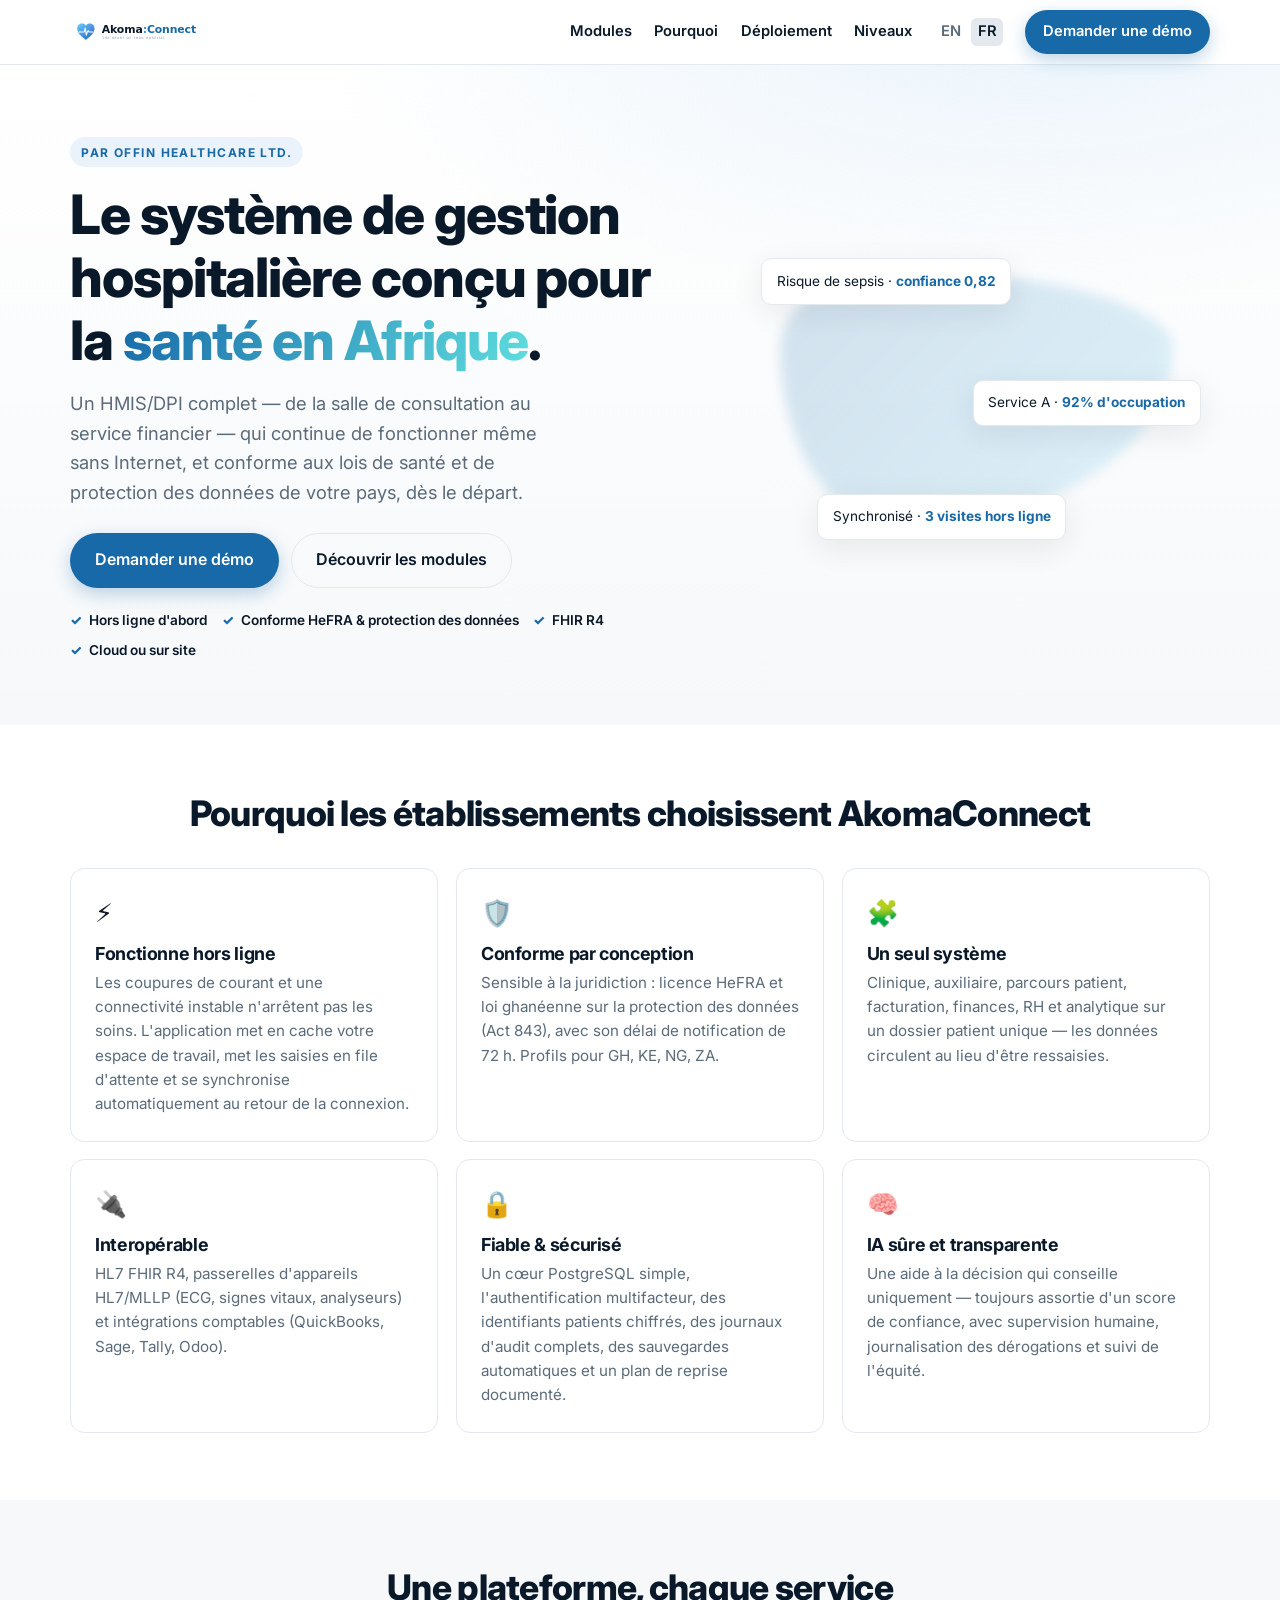
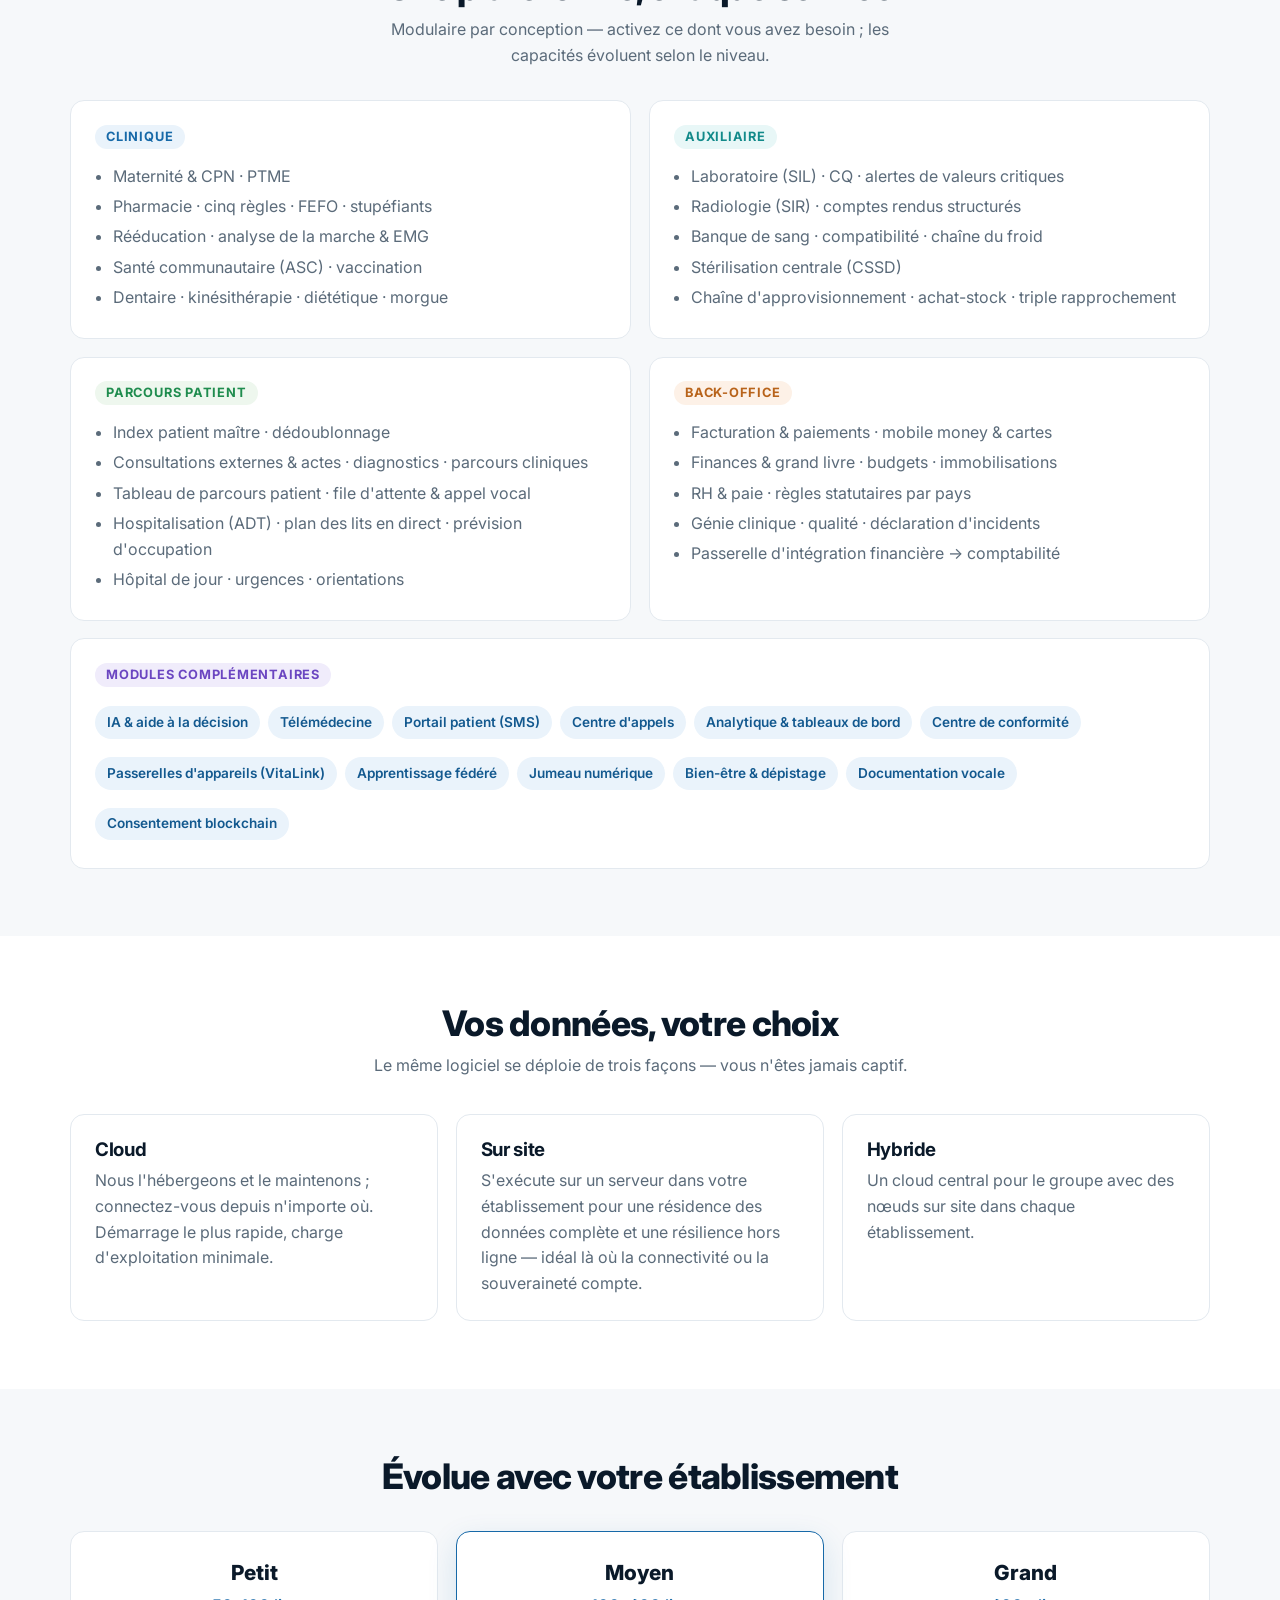
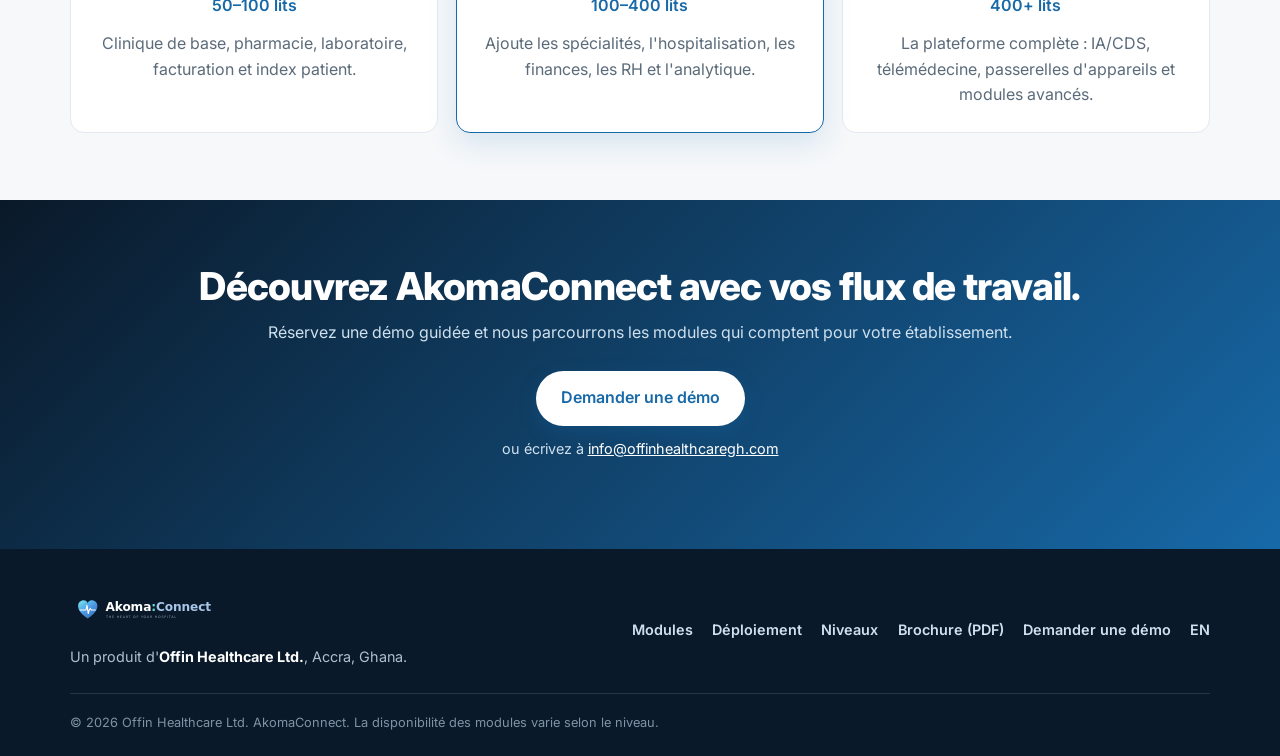
==== fr/index.html @ 4b9a521d "feat(site): real Akoma:Connect logo + favicon, French locale, correct module categories - Replace pl" ====
<!doctype html>
<html lang="fr">
<head>
  <meta charset="utf-8" />
  <meta name="viewport" content="width=device-width, initial-scale=1" />
  <title>AkomaConnect — Système de gestion hospitalière pour la santé en Afrique</title>
  <meta name="description" content="AkomaConnect est un HMIS/DPI complet conçu pour la santé en Afrique — hors ligne d'abord, conforme HeFRA et protection des données, déployable dans le cloud ou sur site. Un produit d'Offin Healthcare Ltd." />
  <meta property="og:title" content="AkomaConnect — HMIS/DPI pour la santé en Afrique" />
  <meta property="og:description" content="Gestion hospitalière complète qui fonctionne hors ligne et conforme par conception. Par Offin Healthcare Ltd." />
  <meta property="og:type" content="website" />
  <link rel="icon" href="/favicon.ico" sizes="any" />
  <link rel="icon" href="/assets/icon.svg" type="image/svg+xml" />
  <link rel="apple-touch-icon" href="/assets/icon.svg" />
  <link rel="preconnect" href="https://fonts.googleapis.com" />
  <link rel="preconnect" href="https://fonts.gstatic.com" crossorigin />
  <link href="https://fonts.googleapis.com/css2?family=Inter:wght@400;500;600;700;800&display=swap" rel="stylesheet" />
  <link rel="alternate" hreflang="en" href="https://akomaconnect.offinhealthcaregh.com/" />
  <link rel="alternate" hreflang="fr" href="https://akomaconnect.offinhealthcaregh.com/fr/" />
  <link rel="stylesheet" href="/styles.css" />
</head>
<body>
  <header class="nav">
    <div class="wrap nav-inner">
      <a class="brand" href="#top" aria-label="Accueil AkomaConnect">
        <img class="brand-logo" src="/assets/brand-logo.svg" alt="AkomaConnect" />
      </a>
      <nav class="nav-links" id="menu">
        <a href="#modules">Modules</a>
        <a href="#why">Pourquoi</a>
        <a href="#deploy">Déploiement</a>
        <a href="#tiers">Niveaux</a>
        <span class="lang"><a href="/">EN</a><a href="/fr/" class="is-on">FR</a></span>
        <a class="btn btn-primary" href="#demo">Demander une démo</a>
      </nav>
      <button class="nav-toggle" aria-label="Menu" onclick="document.getElementById('menu').classList.toggle('open')">☰</button>
    </div>
  </header>

  <main id="top">
    <!-- Héro -->
    <section class="hero">
      <div class="wrap hero-grid">
        <div class="hero-copy">
          <span class="eyebrow">Par Offin Healthcare Ltd.</span>
          <h1>Le système de gestion hospitalière conçu pour la <span class="hl">santé en Afrique</span>.</h1>
          <p class="lead">Un HMIS/DPI complet — de la salle de consultation au service financier — qui continue de fonctionner même sans Internet, et conforme aux lois de santé et de protection des données de votre pays, dès le départ.</p>
          <div class="hero-cta">
            <a class="btn btn-primary btn-lg" href="#demo">Demander une démo</a>
            <a class="btn btn-ghost btn-lg" href="#modules">Découvrir les modules</a>
          </div>
          <ul class="trust">
            <li>Hors ligne d'abord</li>
            <li>Conforme HeFRA &amp; protection des données</li>
            <li>FHIR R4</li>
            <li>Cloud ou sur site</li>
          </ul>
        </div>
        <div class="hero-art" aria-hidden="true">
          <div class="orb"></div>
          <div class="card-float c1">Risque de sepsis · <b>confiance 0,82</b></div>
          <div class="card-float c2">Service A · <b>92% d'occupation</b></div>
          <div class="card-float c3">Synchronisé · <b>3 visites hors ligne</b></div>
        </div>
      </div>
    </section>

    <!-- Pourquoi -->
    <section class="section" id="why">
      <div class="wrap">
        <h2 class="section-title">Pourquoi les établissements choisissent AkomaConnect</h2>
        <div class="grid grid-3">
          <article class="vcard"><div class="vicon">⚡</div><h3>Fonctionne hors ligne</h3><p>Les coupures de courant et une connectivité instable n'arrêtent pas les soins. L'application met en cache votre espace de travail, met les saisies en file d'attente et se synchronise automatiquement au retour de la connexion.</p></article>
          <article class="vcard"><div class="vicon">🛡️</div><h3>Conforme par conception</h3><p>Sensible à la juridiction : licence HeFRA et loi ghanéenne sur la protection des données (Act 843), avec son délai de notification de 72 h. Profils pour GH, KE, NG, ZA.</p></article>
          <article class="vcard"><div class="vicon">🧩</div><h3>Un seul système</h3><p>Clinique, auxiliaire, parcours patient, facturation, finances, RH et analytique sur un dossier patient unique — les données circulent au lieu d'être ressaisies.</p></article>
          <article class="vcard"><div class="vicon">🔌</div><h3>Interopérable</h3><p>HL7 FHIR R4, passerelles d'appareils HL7/MLLP (ECG, signes vitaux, analyseurs) et intégrations comptables (QuickBooks, Sage, Tally, Odoo).</p></article>
          <article class="vcard"><div class="vicon">🔒</div><h3>Fiable &amp; sécurisé</h3><p>Un cœur PostgreSQL simple, l'authentification multifacteur, des identifiants patients chiffrés, des journaux d'audit complets, des sauvegardes automatiques et un plan de reprise documenté.</p></article>
          <article class="vcard"><div class="vicon">🧠</div><h3>IA sûre et transparente</h3><p>Une aide à la décision qui conseille uniquement — toujours assortie d'un score de confiance, avec supervision humaine, journalisation des dérogations et suivi de l'équité.</p></article>
        </div>
      </div>
    </section>

    <!-- Modules -->
    <section class="section section-alt" id="modules">
      <div class="wrap">
        <h2 class="section-title">Une plateforme, chaque service</h2>
        <p class="section-sub">Modulaire par conception — activez ce dont vous avez besoin ; les capacités évoluent selon le niveau.</p>
        <div class="grid grid-2 mod-grid">
          <article class="mcard">
            <h3><span class="mtag mtag-clinical">Clinique</span></h3>
            <ul><li>Maternité &amp; CPN · PTME</li><li>Pharmacie · cinq règles · FEFO · stupéfiants</li><li>Rééducation · analyse de la marche &amp; EMG</li><li>Santé communautaire (ASC) · vaccination</li><li>Dentaire · kinésithérapie · diététique · morgue</li></ul>
          </article>
          <article class="mcard">
            <h3><span class="mtag mtag-ancillary">Auxiliaire</span></h3>
            <ul><li>Laboratoire (SIL) · CQ · alertes de valeurs critiques</li><li>Radiologie (SIR) · comptes rendus structurés</li><li>Banque de sang · compatibilité · chaîne du froid</li><li>Stérilisation centrale (CSSD)</li><li>Chaîne d'approvisionnement · achat-stock · triple rapprochement</li></ul>
          </article>
          <article class="mcard">
            <h3><span class="mtag mtag-care">Parcours patient</span></h3>
            <ul><li>Index patient maître · dédoublonnage</li><li>Consultations externes &amp; actes · diagnostics · parcours cliniques</li><li>Tableau de parcours patient · file d'attente &amp; appel vocal</li><li>Hospitalisation (ADT) · plan des lits en direct · prévision d'occupation</li><li>Hôpital de jour · urgences · orientations</li></ul>
          </article>
          <article class="mcard">
            <h3><span class="mtag mtag-back">Back-office</span></h3>
            <ul><li>Facturation &amp; paiements · mobile money &amp; cartes</li><li>Finances &amp; grand livre · budgets · immobilisations</li><li>RH &amp; paie · règles statutaires par pays</li><li>Génie clinique · qualité · déclaration d'incidents</li><li>Passerelle d'intégration financière → comptabilité</li></ul>
          </article>
          <article class="mcard mcard-wide">
            <h3><span class="mtag mtag-addon">Modules complémentaires</span></h3>
            <ul class="addons"><li>IA &amp; aide à la décision</li><li>Télémédecine</li><li>Portail patient (SMS)</li><li>Centre d'appels</li><li>Analytique &amp; tableaux de bord</li><li>Centre de conformité</li><li>Passerelles d'appareils (VitaLink)</li><li>Apprentissage fédéré</li><li>Jumeau numérique</li><li>Bien-être &amp; dépistage</li><li>Documentation vocale</li><li>Consentement blockchain</li></ul>
          </article>
        </div>
      </div>
    </section>

    <!-- Déploiement -->
    <section class="section" id="deploy">
      <div class="wrap">
        <h2 class="section-title">Vos données, votre choix</h2>
        <p class="section-sub">Le même logiciel se déploie de trois façons — vous n'êtes jamais captif.</p>
        <div class="grid grid-3">
          <article class="dcard"><h3>Cloud</h3><p>Nous l'hébergeons et le maintenons ; connectez-vous depuis n'importe où. Démarrage le plus rapide, charge d'exploitation minimale.</p></article>
          <article class="dcard"><h3>Sur site</h3><p>S'exécute sur un serveur dans votre établissement pour une résidence des données complète et une résilience hors ligne — idéal là où la connectivité ou la souveraineté compte.</p></article>
          <article class="dcard"><h3>Hybride</h3><p>Un cloud central pour le groupe avec des nœuds sur site dans chaque établissement.</p></article>
        </div>
      </div>
    </section>

    <!-- Niveaux -->
    <section class="section section-alt" id="tiers">
      <div class="wrap">
        <h2 class="section-title">Évolue avec votre établissement</h2>
        <div class="grid grid-3">
          <article class="tcard"><div class="tname">Petit</div><div class="tbeds">50–100 lits</div><p>Clinique de base, pharmacie, laboratoire, facturation et index patient.</p></article>
          <article class="tcard tcard-feature"><div class="tname">Moyen</div><div class="tbeds">100–400 lits</div><p>Ajoute les spécialités, l'hospitalisation, les finances, les RH et l'analytique.</p></article>
          <article class="tcard"><div class="tname">Grand</div><div class="tbeds">400+ lits</div><p>La plateforme complète : IA/CDS, télémédecine, passerelles d'appareils et modules avancés.</p></article>
        </div>
      </div>
    </section>

    <!-- CTA -->
    <section class="cta" id="demo">
      <div class="wrap cta-inner">
        <h2>Découvrez AkomaConnect avec vos flux de travail.</h2>
        <p>Réservez une démo guidée et nous parcourrons les modules qui comptent pour votre établissement.</p>
        <a class="btn btn-primary btn-lg" href="mailto:info@offinhealthcaregh.com?subject=Demande%20de%20d%C3%A9mo%20AkomaConnect">Demander une démo</a>
        <p class="cta-alt">ou écrivez à <a href="mailto:info@offinhealthcaregh.com">info@offinhealthcaregh.com</a></p>
      </div>
    </section>
  </main>

  <footer class="foot">
    <div class="wrap foot-inner">
      <div class="foot-brand">
        <img class="foot-logo" src="/assets/brand-logo-dark.svg" alt="AkomaConnect" />
        <p>Un produit d'<strong>Offin Healthcare Ltd.</strong>, Accra, Ghana.</p>
      </div>
      <nav class="foot-links">
        <a href="#modules">Modules</a>
        <a href="#deploy">Déploiement</a>
        <a href="#tiers">Niveaux</a>
        <a href="/AkomaConnect-brochure.pdf">Brochure (PDF)</a>
        <a href="#demo">Demander une démo</a>
        <a href="/">EN</a>
      </nav>
    </div>
    <div class="wrap foot-legal">© <span id="yr"></span> Offin Healthcare Ltd. AkomaConnect. La disponibilité des modules varie selon le niveau.</div>
  </footer>
  <script>document.getElementById('yr').textContent = new Date().getFullYear();</script>
</body>
</html>
---- styles.css ----
/* AkomaConnect marketing site — brand-matched to the app (Inter, navy/blue palette). */
:root {
  --navy: #0A1929; --blue: #1769A8; --bright: #4A90E2; --sky: #5EC8F0; --cyan: #5EDEDE;
  --ink: #0f1b28; --muted: #5b6b7a; --line: #e3e9ef; --bg: #f6f8fa; --surface: #fff;
  --primary: var(--blue); --primary-600: #13598f; --primary-50: #eaf3fb;
  --radius: 14px; --radius-sm: 10px; --pill: 999px;
  --shadow: 0 8px 30px rgba(10,25,41,.08); --shadow-lg: 0 24px 60px rgba(10,25,41,.16);
  --font: 'Inter', system-ui, -apple-system, 'Segoe UI', Roboto, Helvetica, Arial, sans-serif;
}
* { box-sizing: border-box; }
html { scroll-behavior: smooth; }
body { margin: 0; font-family: var(--font); color: var(--ink); background: var(--surface); line-height: 1.6; -webkit-font-smoothing: antialiased; }
.wrap { width: min(1140px, 92vw); margin: 0 auto; }
h1, h2, h3 { line-height: 1.15; letter-spacing: -0.02em; margin: 0; }
a { color: var(--primary); text-decoration: none; }
img { max-width: 100%; }

/* Buttons */
.btn { display: inline-flex; align-items: center; justify-content: center; gap: .5rem; font-weight: 600; font-size: .95rem; padding: .6rem 1.05rem; border-radius: var(--pill); border: 1px solid transparent; cursor: pointer; transition: transform .15s, background .15s, box-shadow .15s, color .15s; }
.btn-lg { padding: .85rem 1.5rem; font-size: 1rem; }
.btn-primary { background: var(--primary); color: #fff; box-shadow: 0 6px 18px rgba(23,105,168,.28); }
.btn-primary:hover { background: var(--primary-600); transform: translateY(-1px); }
.btn-ghost { background: transparent; color: var(--navy); border-color: var(--line); }
.btn-ghost:hover { border-color: var(--primary); color: var(--primary); }

/* Brand logo lockup */
.brand-logo { height: 34px; width: auto; display: block; }
.foot-logo { height: 38px; width: auto; }
/* Wordmark (fallback / legacy) */
.wm { font-weight: 800; font-size: 1.25rem; letter-spacing: -.5px; }
.wm-a { color: var(--navy); } .wm-c { color: var(--bright); } .wm-n { color: var(--blue); font-weight: 700; }

/* Nav */
.nav { position: sticky; top: 0; z-index: 50; background: rgba(255,255,255,.85); backdrop-filter: blur(10px); border-bottom: 1px solid var(--line); }
.nav-inner { display: flex; align-items: center; justify-content: space-between; height: 64px; }
.brand { display: flex; align-items: center; gap: .55rem; }
.nav-links { display: flex; align-items: center; gap: 1.4rem; }
.nav-links a { color: var(--navy); font-weight: 600; font-size: .92rem; }
.nav-links a:hover { color: var(--primary); }
.nav-links .btn-primary { color: #fff; }
.nav-toggle { display: none; font-size: 1.4rem; background: none; border: 0; color: var(--navy); }
/* Language switcher */
.lang { display: inline-flex; gap: .25rem; align-items: center; font-size: .82rem; font-weight: 700; }
.lang a { color: var(--muted); padding: .15rem .4rem; border-radius: 6px; }
.lang a.is-on { color: var(--navy); background: var(--line); }
.lang a:hover { color: var(--primary); }

/* Hero */
.hero { background: radial-gradient(1200px 500px at 80% -10%, #e9f3fb 0, transparent 60%), linear-gradient(180deg, #fff 0, var(--bg) 100%); padding: 4.5rem 0 4rem; }
.hero-grid { display: grid; grid-template-columns: 1.15fr .85fr; gap: 2.5rem; align-items: center; }
.eyebrow { display: inline-block; font-size: .75rem; font-weight: 700; letter-spacing: .12em; text-transform: uppercase; color: var(--primary); background: var(--primary-50); padding: .35rem .7rem; border-radius: var(--pill); }
.hero h1 { font-size: clamp(2.1rem, 4.4vw, 3.4rem); font-weight: 800; margin: 1rem 0; color: var(--navy); }
.hero .hl { background: linear-gradient(120deg, var(--blue), var(--cyan)); -webkit-background-clip: text; background-clip: text; color: transparent; }
.lead { font-size: 1.15rem; color: var(--muted); max-width: 42ch; }
.hero-cta { display: flex; gap: .75rem; margin: 1.6rem 0 1.2rem; flex-wrap: wrap; }
.trust { list-style: none; display: flex; flex-wrap: wrap; gap: .5rem .9rem; padding: 0; margin: 1.4rem 0 0; }
.trust li { position: relative; padding-left: 1.2rem; font-size: .85rem; font-weight: 600; color: var(--navy); }
.trust li::before { content: "✓"; position: absolute; left: 0; color: var(--blue); font-weight: 800; }

/* Hero art */
.hero-art { position: relative; min-height: 320px; }
.orb { position: absolute; inset: 10% 8%; border-radius: 30% 70% 70% 30% / 30% 30% 70% 70%; background: linear-gradient(135deg, var(--blue), var(--sky)); opacity: .18; filter: blur(6px); animation: float 8s ease-in-out infinite; }
.card-float { position: absolute; background: var(--surface); border: 1px solid var(--line); box-shadow: var(--shadow); border-radius: var(--radius-sm); padding: .7rem .9rem; font-size: .85rem; color: var(--navy); }
.card-float b { color: var(--blue); }
.c1 { top: 6%; left: 4%; } .c2 { top: 44%; right: 2%; } .c3 { bottom: 6%; left: 16%; }
@keyframes float { 0%,100% { transform: translateY(0); } 50% { transform: translateY(-14px); } }

/* Sections */
.section { padding: 4.2rem 0; }
.section-alt { background: var(--bg); }
.section-title { font-size: clamp(1.6rem, 3vw, 2.2rem); font-weight: 800; color: var(--navy); text-align: center; }
.section-sub { text-align: center; color: var(--muted); margin: .6rem auto 0; max-width: 56ch; }
.grid { display: grid; gap: 1.1rem; margin-top: 2.2rem; }
.grid-2 { grid-template-columns: repeat(2, 1fr); }
.grid-3 { grid-template-columns: repeat(3, 1fr); }

/* Value cards */
.vcard { background: var(--surface); border: 1px solid var(--line); border-radius: var(--radius); padding: 1.5rem; transition: transform .15s, box-shadow .15s, border-color .15s; }
.vcard:hover { transform: translateY(-3px); box-shadow: var(--shadow); border-color: #d6e2ee; }
.vicon { font-size: 1.6rem; }
.vcard h3 { font-size: 1.12rem; margin: .6rem 0 .4rem; color: var(--navy); }
.vcard p { margin: 0; color: var(--muted); font-size: .95rem; }

/* Module cards */
.mod-grid { margin-top: 2rem; }
.mcard { background: var(--surface); border: 1px solid var(--line); border-radius: var(--radius); padding: 1.4rem 1.5rem; }
.mcard-wide { grid-column: 1 / -1; }
.mcard ul { margin: .9rem 0 0; padding-left: 1.1rem; color: var(--muted); }
.mcard li { margin: .3rem 0; }
.addons { list-style: none; display: flex; flex-wrap: wrap; gap: .5rem; padding: 0 !important; }
.addons li { background: var(--primary-50); color: var(--primary-600); font-weight: 600; font-size: .85rem; padding: .35rem .75rem; border-radius: var(--pill); }
.mtag { display: inline-block; font-size: .8rem; font-weight: 700; text-transform: uppercase; letter-spacing: .06em; padding: .3rem .7rem; border-radius: var(--pill); }
.mtag-clinical { background: #eaf3fb; color: var(--blue); }
.mtag-ancillary { background: #e8f7f7; color: #128a8a; }
.mtag-care { background: #eef7ee; color: #1f8c4e; }
.mtag-back { background: #fdf1e7; color: #b8631a; }
.mtag-addon { background: #f0ecfb; color: #6b46c1; }

/* Deployment + tiers */
.dcard, .tcard { background: var(--surface); border: 1px solid var(--line); border-radius: var(--radius); padding: 1.5rem; }
.dcard h3 { color: var(--navy); margin-bottom: .5rem; }
.dcard p, .tcard p { color: var(--muted); margin: 0; }
.tcard { text-align: center; }
.tcard-feature { border-color: var(--blue); box-shadow: 0 10px 30px rgba(23,105,168,.14); position: relative; }
.tname { font-size: 1.3rem; font-weight: 800; color: var(--navy); }
.tbeds { color: var(--primary); font-weight: 600; margin: .2rem 0 .8rem; }

/* CTA */
.cta { background: linear-gradient(135deg, var(--navy), var(--blue)); color: #fff; padding: 4rem 0; text-align: center; }
.cta h2 { font-size: clamp(1.7rem, 3vw, 2.4rem); font-weight: 800; }
.cta p { color: #cfe0ee; margin: .7rem 0 1.6rem; }
.cta .btn-primary { background: #fff; color: var(--blue); }
.cta .btn-primary:hover { background: #eaf3fb; }
.cta-alt { font-size: .9rem; } .cta-alt a { color: #fff; text-decoration: underline; }

/* Footer */
.foot { background: var(--navy); color: #aebfcd; padding: 2.6rem 0 1.4rem; }
.foot-inner { display: flex; justify-content: space-between; gap: 1.5rem; flex-wrap: wrap; }
.foot .wm-a, .foot .wm-n { color: #fff; }
.foot-brand p { margin: .5rem 0 0; font-size: .9rem; }
.foot-brand strong { color: #fff; }
.foot-links { display: flex; gap: 1.2rem; flex-wrap: wrap; align-items: center; }
.foot-links a { color: #cfe0ee; font-weight: 600; font-size: .9rem; }
.foot-links a:hover { color: #fff; }
.foot-legal { margin-top: 1.6rem; padding-top: 1.2rem; border-top: 1px solid rgba(255,255,255,.12); font-size: .8rem; color: #7e93a6; }

/* Responsive */
@media (max-width: 860px) {
  .hero-grid { grid-template-columns: 1fr; } .hero-art { display: none; }
  .grid-2, .grid-3 { grid-template-columns: 1fr; }
  .nav-links { position: absolute; top: 64px; left: 0; right: 0; background: #fff; flex-direction: column; align-items: stretch; gap: 0; padding: .5rem 6vw 1rem; border-bottom: 1px solid var(--line); display: none; }
  .nav-links.open { display: flex; }
  .nav-links a { padding: .7rem 0; }
  .nav-toggle { display: block; }
}
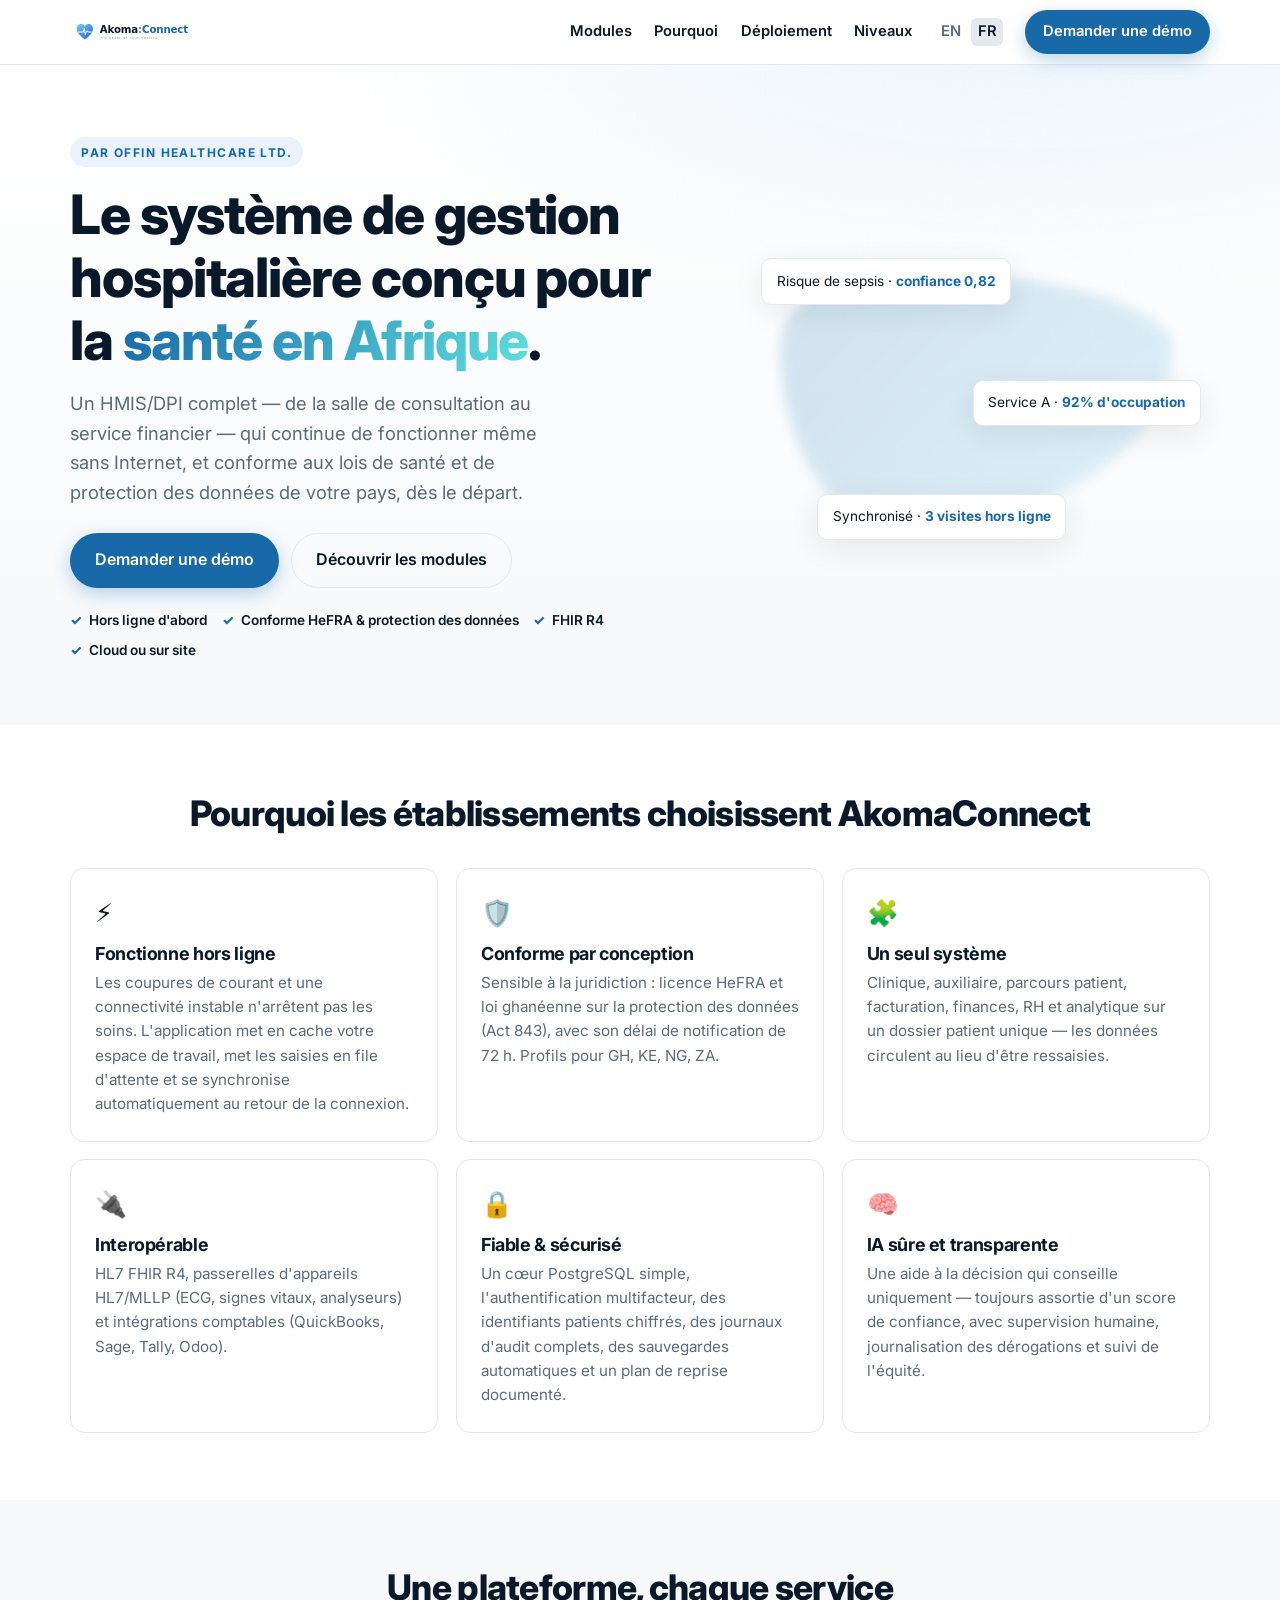
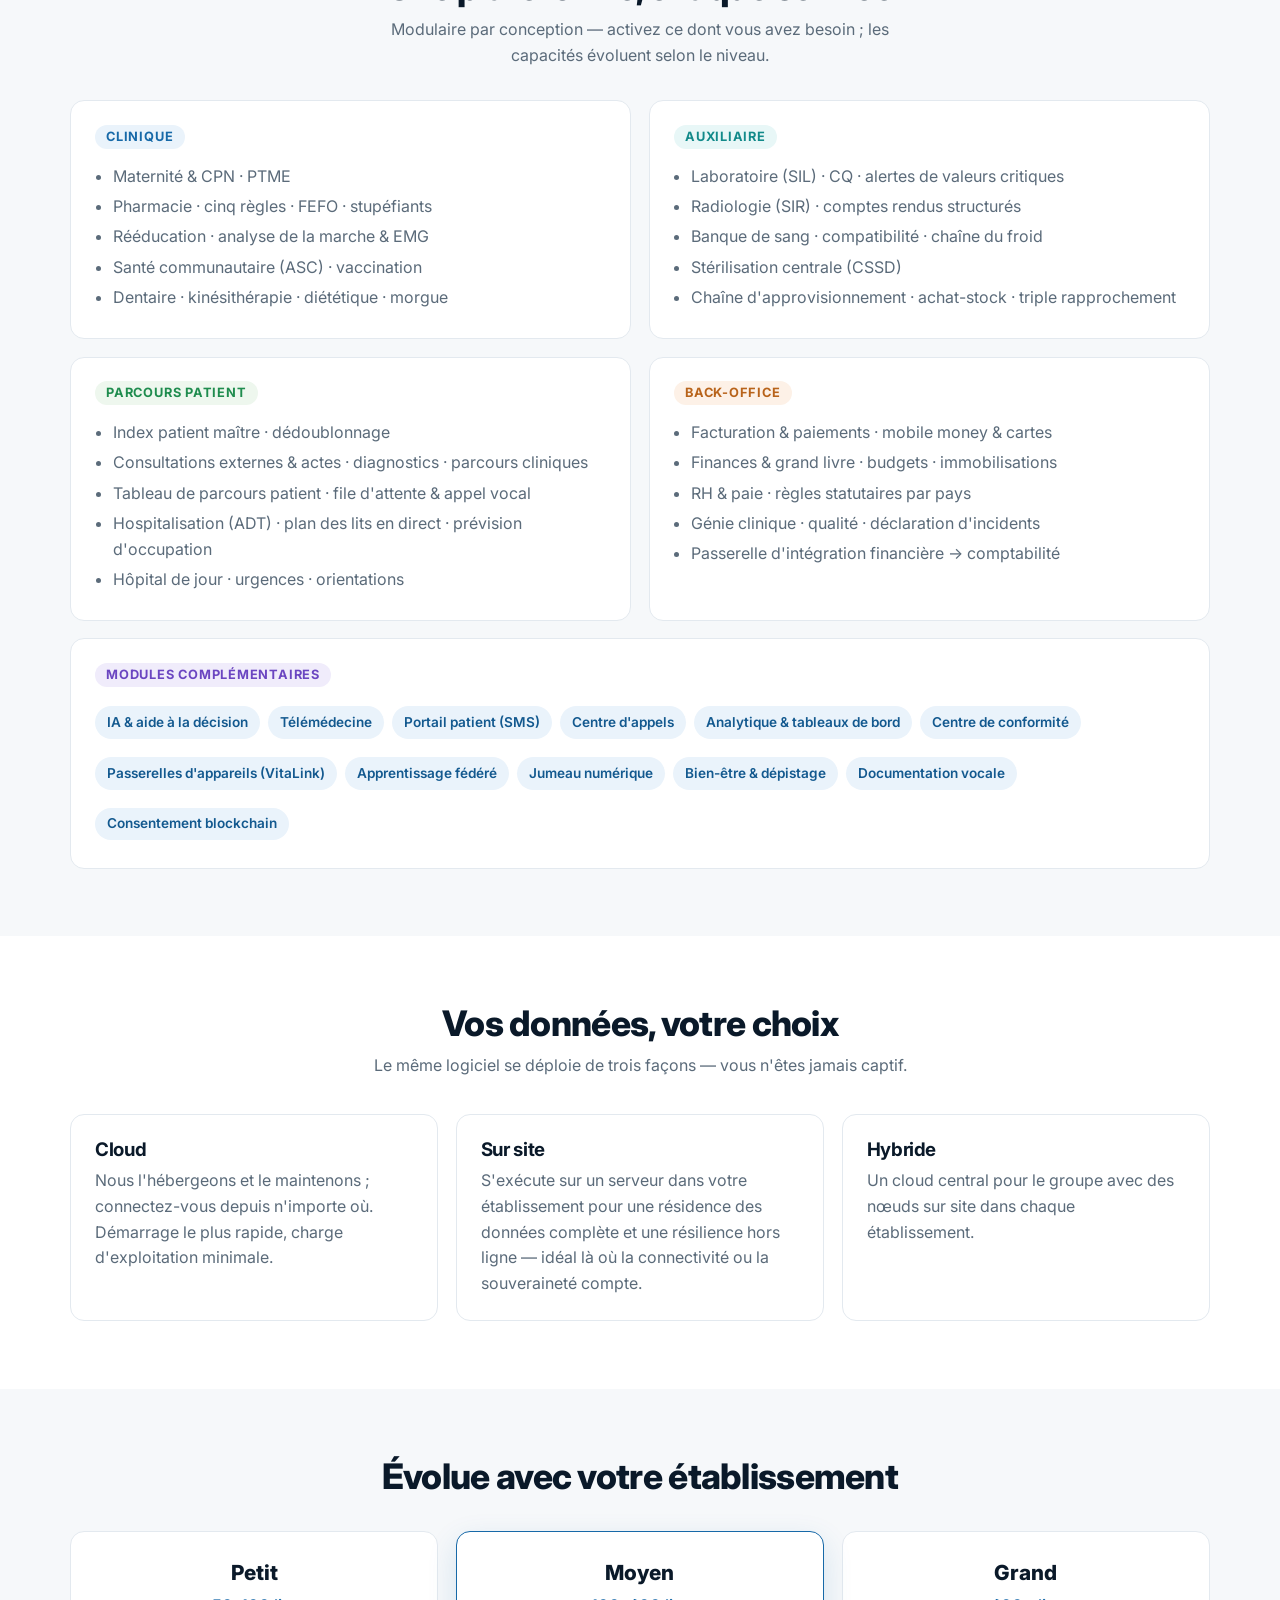
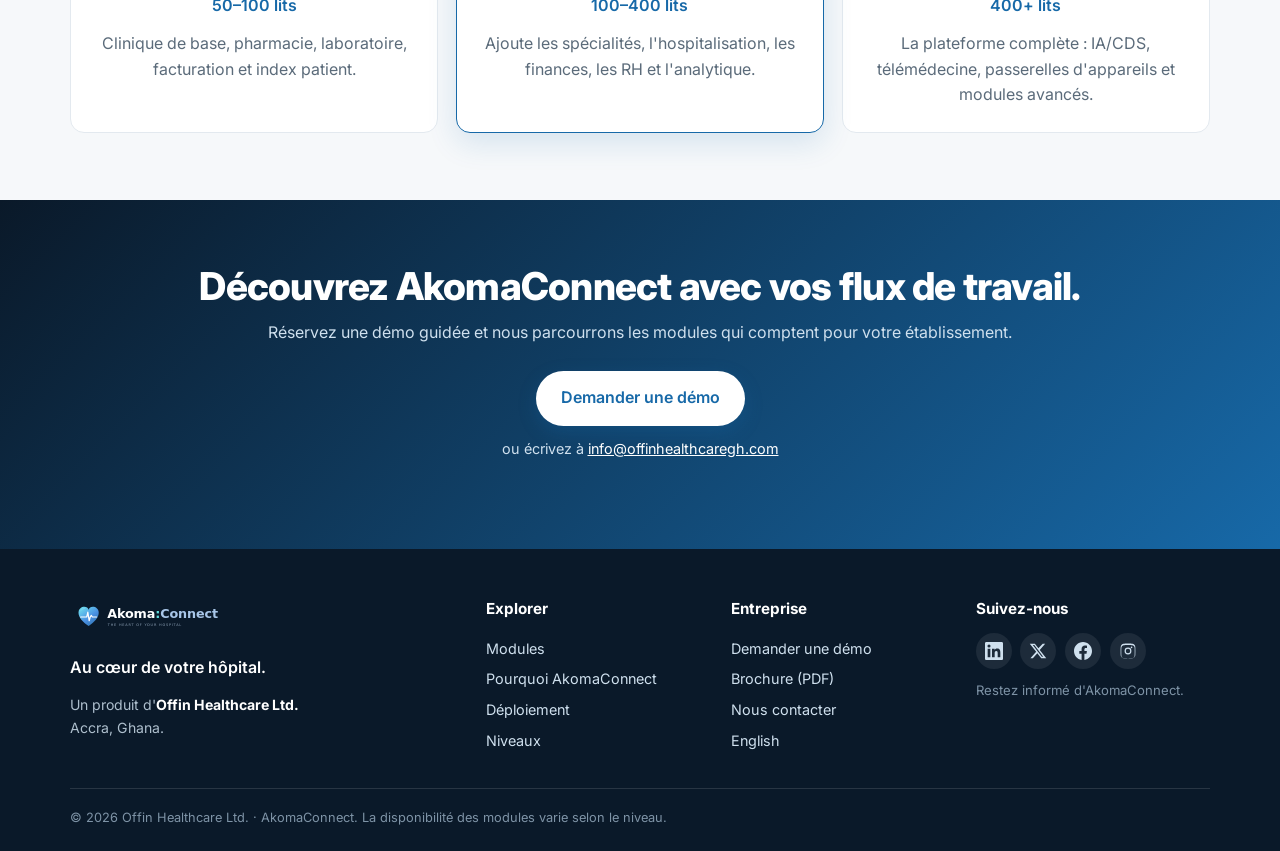
==== commit 75e21b03: "feat(site): multi-column footer with social links; logo 32px nav / 40px footer Co-Authored-By: Claud" ====
--- a/fr/index.html
+++ b/fr/index.html
@@ -146,21 +146,38 @@
   </main>
 
   <footer class="foot">
-    <div class="wrap foot-inner">
-      <div class="foot-brand">
+    <div class="wrap foot-grid">
+      <div class="foot-col foot-brand">
         <img class="foot-logo" src="/assets/brand-logo-dark.svg" alt="AkomaConnect" />
-        <p>Un produit d'<strong>Offin Healthcare Ltd.</strong>, Accra, Ghana.</p>
+        <p class="foot-tag">Au cœur de votre hôpital.</p>
+        <p class="foot-prod">Un produit d'<strong>Offin Healthcare Ltd.</strong><br/>Accra, Ghana.</p>
       </div>
-      <nav class="foot-links">
+      <div class="foot-col">
+        <h4>Explorer</h4>
         <a href="#modules">Modules</a>
+        <a href="#why">Pourquoi AkomaConnect</a>
         <a href="#deploy">Déploiement</a>
         <a href="#tiers">Niveaux</a>
+      </div>
+      <div class="foot-col">
+        <h4>Entreprise</h4>
+        <a href="#demo">Demander une démo</a>
         <a href="/AkomaConnect-brochure.pdf">Brochure (PDF)</a>
-        <a href="#demo">Demander une démo</a>
-        <a href="/">EN</a>
-      </nav>
+        <a href="mailto:info@offinhealthcaregh.com">Nous contacter</a>
+        <a href="/">English</a>
+      </div>
+      <div class="foot-col">
+        <h4>Suivez-nous</h4>
+        <div class="foot-social">
+          <a href="https://www.linkedin.com/company/offin-healthcare" target="_blank" rel="noopener" aria-label="LinkedIn"><svg viewBox="0 0 24 24" aria-hidden="true"><path d="M20.45 20.45h-3.56v-5.57c0-1.33-.03-3.04-1.85-3.04-1.86 0-2.14 1.45-2.14 2.94v5.67H9.34V9h3.42v1.56h.05c.48-.9 1.64-1.85 3.37-1.85 3.6 0 4.27 2.37 4.27 5.46v6.28zM5.34 7.43a2.07 2.07 0 1 1 0-4.14 2.07 2.07 0 0 1 0 4.14zM7.12 20.45H3.56V9h3.56v11.45zM22.22 0H1.77C.79 0 0 .77 0 1.73v20.54C0 23.23.79 24 1.77 24h20.45c.98 0 1.78-.77 1.78-1.73V1.73C24 .77 23.2 0 22.22 0z"/></svg></a>
+          <a href="https://x.com/offinhealthcare" target="_blank" rel="noopener" aria-label="X"><svg viewBox="0 0 24 24" aria-hidden="true"><path d="M18.24 2.25h3.31l-7.23 8.26L23 21.75h-6.66l-5.22-6.82-5.97 6.82H1.84l7.73-8.84L1 2.25h6.83l4.71 6.23 5.7-6.23zm-1.16 17.52h1.83L7.01 4.13H5.05l12.03 15.64z"/></svg></a>
+          <a href="https://www.facebook.com/offinhealthcaregh" target="_blank" rel="noopener" aria-label="Facebook"><svg viewBox="0 0 24 24" aria-hidden="true"><path d="M24 12.07C24 5.4 18.63 0 12 0S0 5.4 0 12.07c0 6.02 4.39 11.01 10.12 11.93v-8.44H7.08v-3.49h3.04V9.41c0-3.02 1.79-4.69 4.53-4.69 1.31 0 2.68.24 2.68.24v2.97h-1.5c-1.49 0-1.96.93-1.96 1.89v2.25h3.32l-.53 3.49h-2.79V24C19.61 23.08 24 18.09 24 12.07z"/></svg></a>
+          <a href="https://www.instagram.com/offinhealthcaregh" target="_blank" rel="noopener" aria-label="Instagram"><svg viewBox="0 0 24 24" aria-hidden="true"><path d="M12 2.16c3.2 0 3.58.01 4.85.07 1.17.05 1.8.25 2.23.41.56.22.96.48 1.38.9.42.42.68.82.9 1.38.16.43.36 1.06.41 2.23.06 1.27.07 1.65.07 4.85s-.01 3.58-.07 4.85c-.05 1.17-.25 1.8-.41 2.23a3.7 3.7 0 0 1-.9 1.38 3.7 3.7 0 0 1-1.38.9c-.43.16-1.06.36-2.23.41-1.27.06-1.65.07-4.85.07s-3.58-.01-4.85-.07c-1.17-.05-1.8-.25-2.23-.41a3.7 3.7 0 0 1-1.38-.9 3.7 3.7 0 0 1-.9-1.38c-.16-.43-.36-1.06-.41-2.23C2.17 15.58 2.16 15.2 2.16 12s.01-3.58.07-4.85c.05-1.17.25-1.8.41-2.23.22-.56.48-.96.9-1.38.42-.42.82-.68 1.38-.9.43-.16 1.06-.36 2.23-.41C8.42 2.17 8.8 2.16 12 2.16zm0 1.95c-3.15 0-3.52.01-4.76.07-.97.04-1.5.21-1.85.34-.46.18-.8.4-1.15.74-.34.35-.56.69-.74 1.15-.13.35-.3.88-.34 1.85-.06 1.24-.07 1.61-.07 4.76s.01 3.52.07 4.76c.04.97.21 1.5.34 1.85.18.46.4.8.74 1.15.35.34.69.56 1.15.74.35.13.88.3 1.85.34 1.24.06 1.61.07 4.76.07s3.52-.01 4.76-.07c.97-.04 1.5-.21 1.85-.34.46-.18.8-.4 1.15-.74.34-.35.56-.69.74-1.15.13-.35.3-.88.34-1.85.06-1.24.07-1.61.07-4.76s-.01-3.52-.07-4.76c-.04-.97-.21-1.5-.34-1.85a3.1 3.1 0 0 0-.74-1.15 3.1 3.1 0 0 0-1.15-.74c-.35-.13-.88-.3-1.85-.34-1.24-.06-1.61-.07-4.76-.07zm0 3.32a4.57 4.57 0 1 1 0 9.14 4.57 4.57 0 0 1 0-9.14zm0 7.54a2.97 2.97 0 1 0 0-5.94 2.97 2.97 0 0 0 0 5.94zm5.82-7.74a1.07 1.07 0 1 1-2.14 0 1.07 1.07 0 0 1 2.14 0z"/></svg></a>
+        </div>
+        <p class="foot-follow-note">Restez informé d'AkomaConnect.</p>
+      </div>
     </div>
-    <div class="wrap foot-legal">© <span id="yr"></span> Offin Healthcare Ltd. AkomaConnect. La disponibilité des modules varie selon le niveau.</div>
+    <div class="wrap foot-legal">© <span id="yr"></span> Offin Healthcare Ltd. · AkomaConnect. La disponibilité des modules varie selon le niveau.</div>
   </footer>
   <script>document.getElementById('yr').textContent = new Date().getFullYear();</script>
 </body>
--- a/styles.css
+++ b/styles.css
@@ -24,8 +24,8 @@
 .btn-ghost:hover { border-color: var(--primary); color: var(--primary); }
 
 /* Brand logo lockup */
-.brand-logo { height: 34px; width: auto; display: block; }
-.foot-logo { height: 38px; width: auto; }
+.brand-logo { height: 32px; width: auto; display: block; }
+.foot-logo { height: 40px; width: auto; }
 /* Wordmark (fallback / legacy) */
 .wm { font-weight: 800; font-size: 1.25rem; letter-spacing: -.5px; }
 .wm-a { color: var(--navy); } .wm-c { color: var(--bright); } .wm-n { color: var(--blue); font-weight: 700; }
@@ -114,15 +114,21 @@
 .cta-alt { font-size: .9rem; } .cta-alt a { color: #fff; text-decoration: underline; }
 
 /* Footer */
-.foot { background: var(--navy); color: #aebfcd; padding: 2.6rem 0 1.4rem; }
-.foot-inner { display: flex; justify-content: space-between; gap: 1.5rem; flex-wrap: wrap; }
-.foot .wm-a, .foot .wm-n { color: #fff; }
-.foot-brand p { margin: .5rem 0 0; font-size: .9rem; }
-.foot-brand strong { color: #fff; }
-.foot-links { display: flex; gap: 1.2rem; flex-wrap: wrap; align-items: center; }
-.foot-links a { color: #cfe0ee; font-weight: 600; font-size: .9rem; }
-.foot-links a:hover { color: #fff; }
-.foot-legal { margin-top: 1.6rem; padding-top: 1.2rem; border-top: 1px solid rgba(255,255,255,.12); font-size: .8rem; color: #7e93a6; }
+.foot { background: var(--navy); color: #aebfcd; padding: 3rem 0 1.4rem; }
+.foot-grid { display: grid; grid-template-columns: 1.8fr 1fr 1fr 1.1fr; gap: 1.5rem 2rem; }
+.foot-col h4 { color: #fff; font-size: .95rem; margin: 0 0 .7rem; }
+.foot-col a { display: block; color: #cfe0ee; font-size: .9rem; padding: .24rem 0; }
+.foot-col a:hover { color: #fff; }
+.foot-tag { color: #fff; font-weight: 600; margin: .6rem 0 .35rem; }
+.foot-prod { font-size: .88rem; color: #aebfcd; }
+.foot-prod strong { color: #fff; }
+.foot-social { display: flex; gap: .55rem; }
+.foot-social a { width: 36px; height: 36px; border-radius: 50%; background: rgba(255,255,255,.08); display: inline-flex; align-items: center; justify-content: center; color: #cfe0ee; padding: 0; transition: background .15s, color .15s; }
+.foot-social a:hover { background: var(--blue); color: #fff; }
+.foot-social svg { width: 18px; height: 18px; fill: currentColor; }
+.foot-follow-note { font-size: .82rem; color: #7e93a6; margin-top: .7rem; }
+.foot-legal { margin-top: 2rem; padding-top: 1.2rem; border-top: 1px solid rgba(255,255,255,.12); font-size: .8rem; color: #7e93a6; }
+@media (max-width: 760px){ .foot-grid { grid-template-columns: 1fr 1fr; } }
 
 /* Responsive */
 @media (max-width: 860px) {
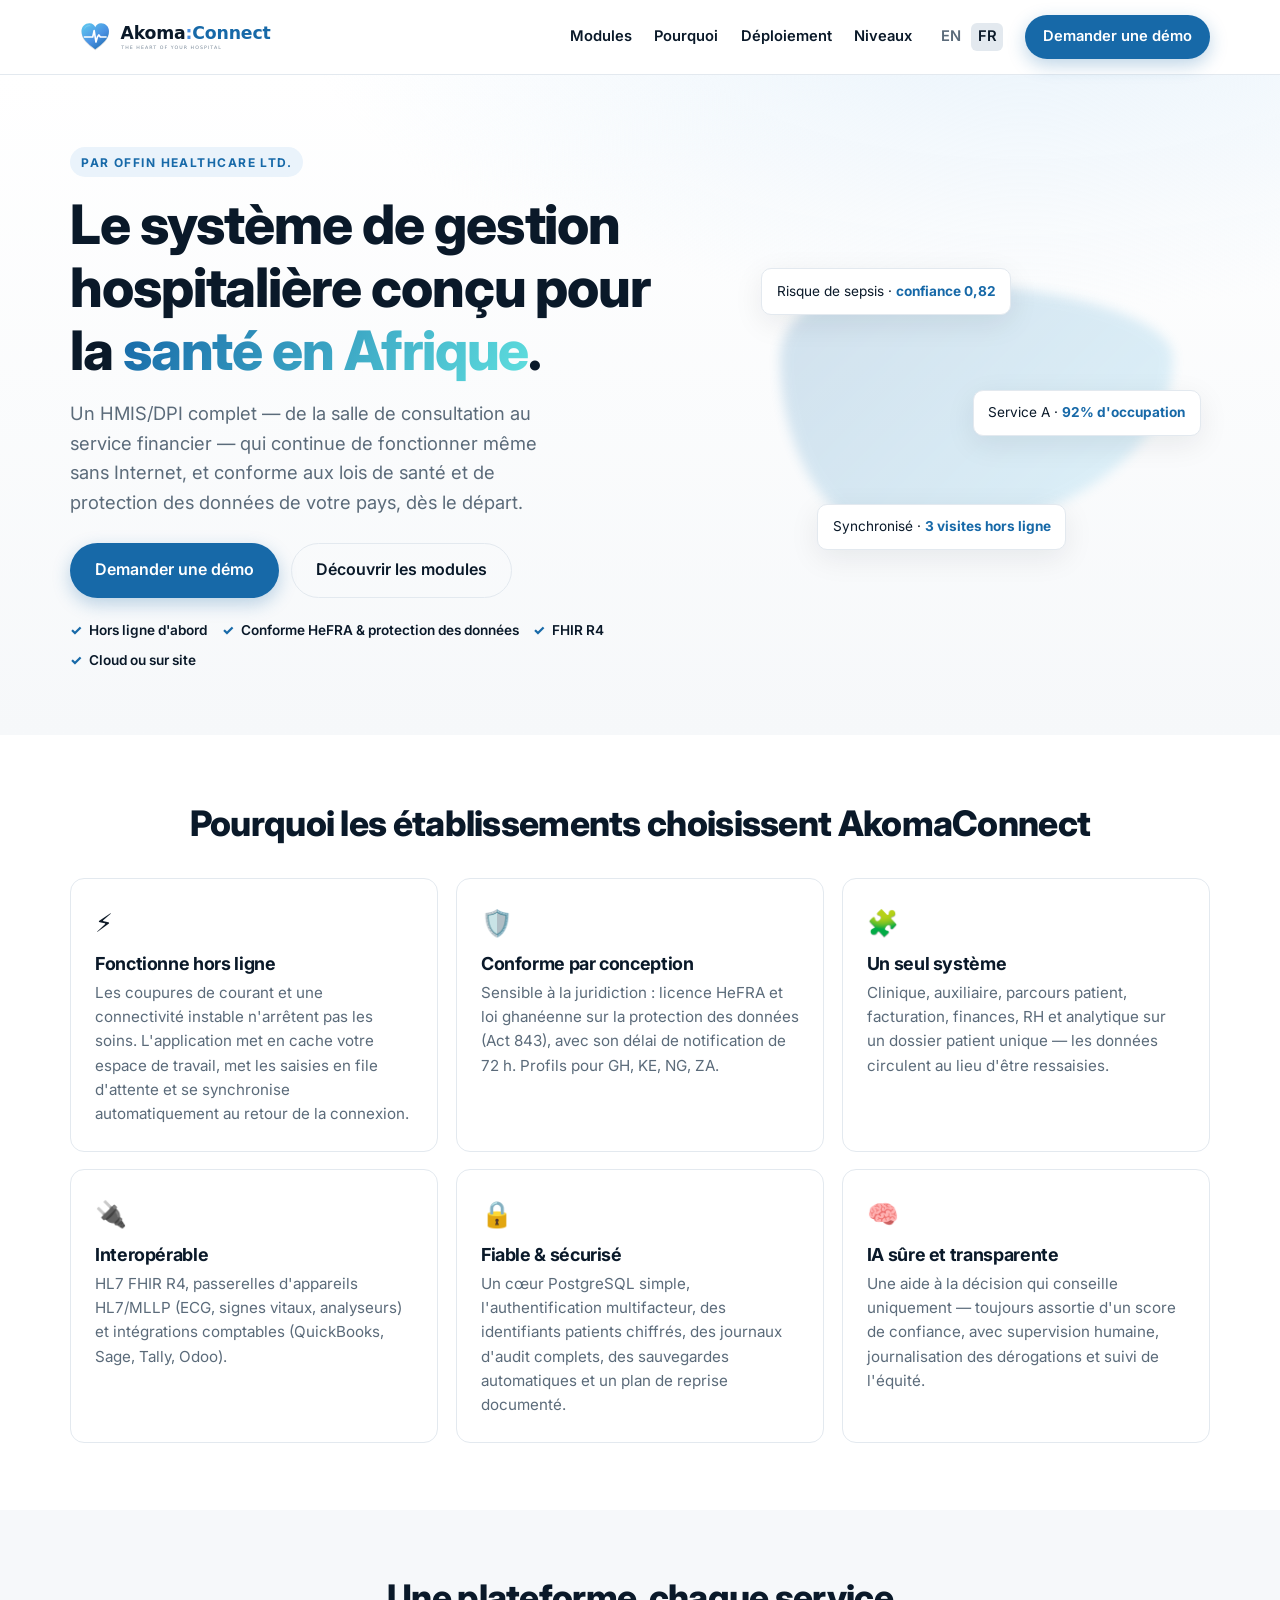
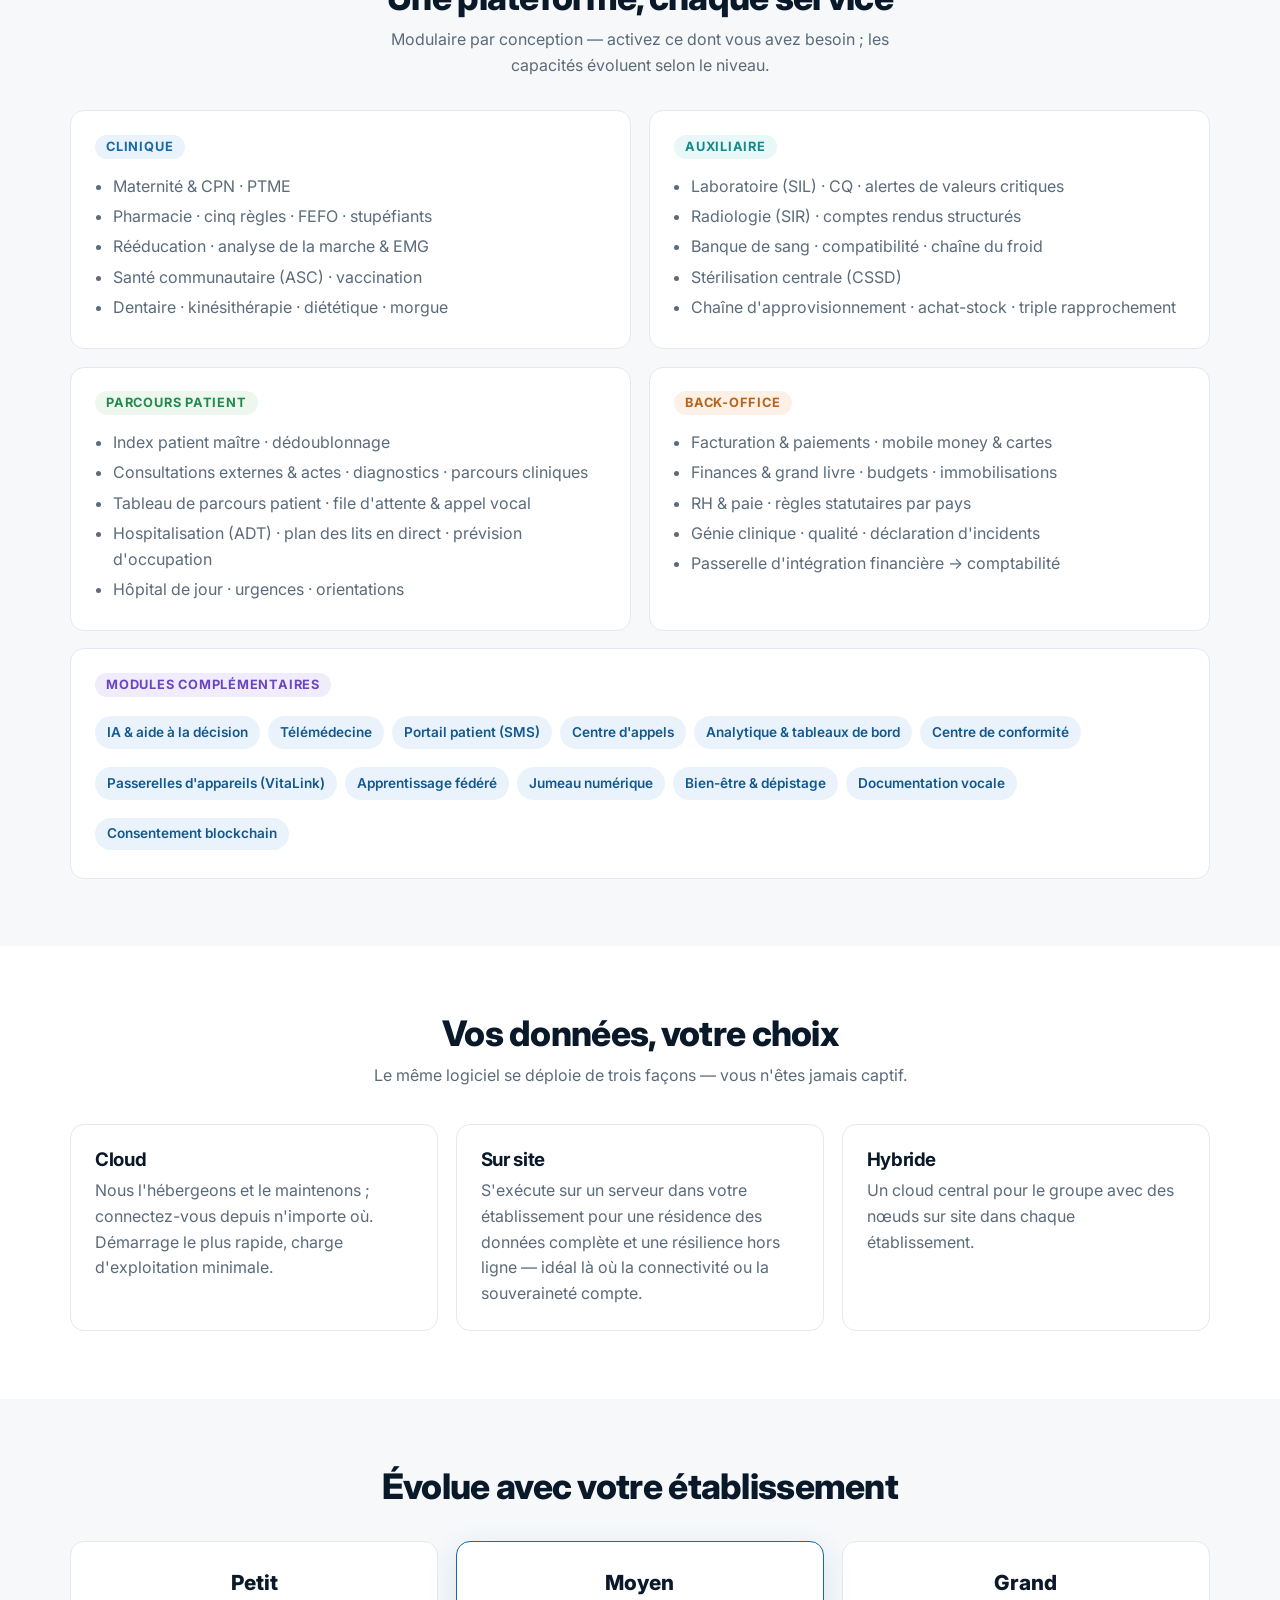
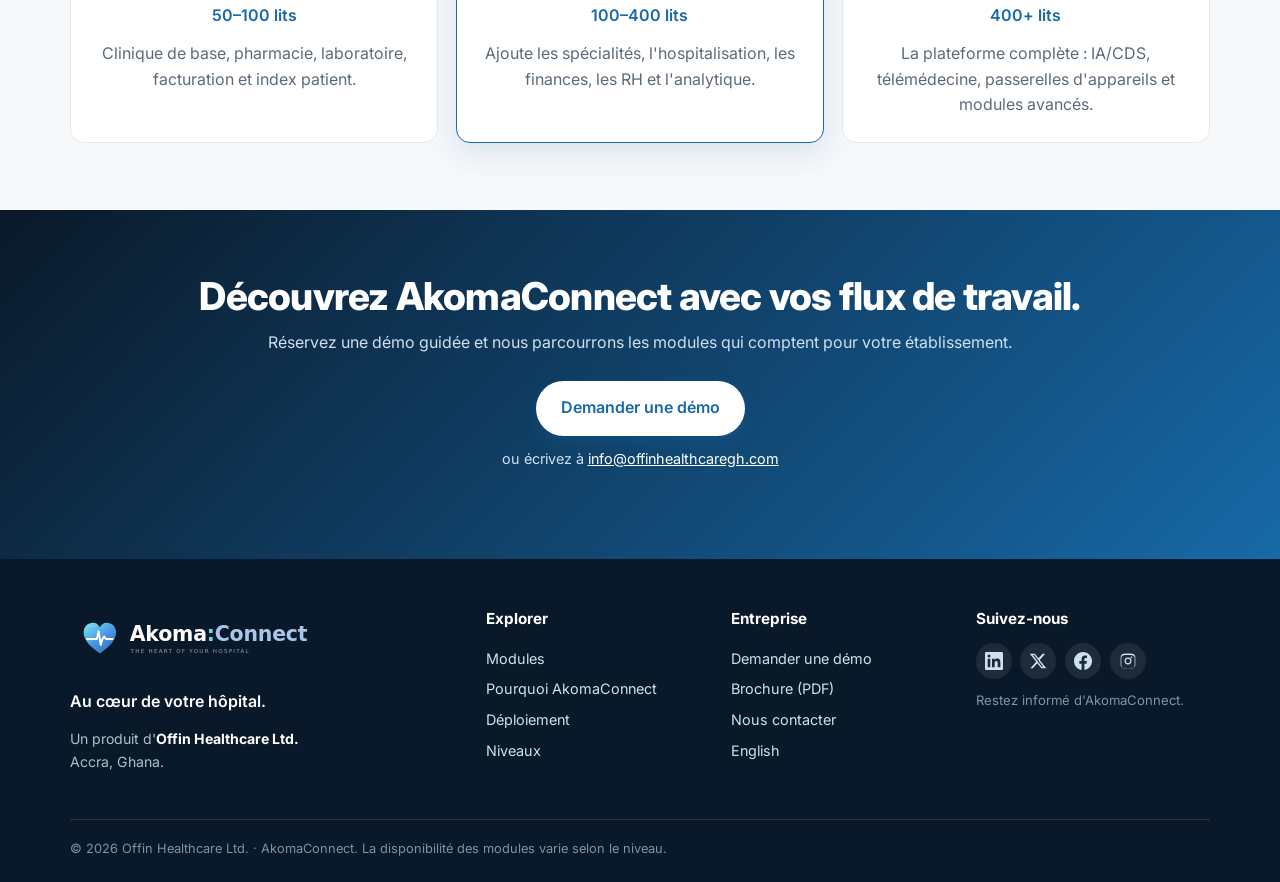
==== commit 4a131783: "chore(site): cache-bust stylesheet (styles.css?v=3) so logo size changes apply Co-Authored-By: Claud" ====
--- a/fr/index.html
+++ b/fr/index.html
@@ -16,7 +16,7 @@
   <link href="https://fonts.googleapis.com/css2?family=Inter:wght@400;500;600;700;800&display=swap" rel="stylesheet" />
   <link rel="alternate" hreflang="en" href="https://akomaconnect.offinhealthcaregh.com/" />
   <link rel="alternate" hreflang="fr" href="https://akomaconnect.offinhealthcaregh.com/fr/" />
-  <link rel="stylesheet" href="/styles.css" />
+  <link rel="stylesheet" href="/styles.css?v=3" />
 </head>
 <body>
   <header class="nav">
--- a/styles.css
+++ b/styles.css
@@ -24,15 +24,15 @@
 .btn-ghost:hover { border-color: var(--primary); color: var(--primary); }
 
 /* Brand logo lockup */
-.brand-logo { height: 32px; width: auto; display: block; }
-.foot-logo { height: 40px; width: auto; }
+.brand-logo { height: 54px; width: auto; display: block; }
+.foot-logo { height: 64px; width: auto; }
 /* Wordmark (fallback / legacy) */
 .wm { font-weight: 800; font-size: 1.25rem; letter-spacing: -.5px; }
 .wm-a { color: var(--navy); } .wm-c { color: var(--bright); } .wm-n { color: var(--blue); font-weight: 700; }
 
 /* Nav */
 .nav { position: sticky; top: 0; z-index: 50; background: rgba(255,255,255,.85); backdrop-filter: blur(10px); border-bottom: 1px solid var(--line); }
-.nav-inner { display: flex; align-items: center; justify-content: space-between; height: 64px; }
+.nav-inner { display: flex; align-items: center; justify-content: space-between; height: 74px; }
 .brand { display: flex; align-items: center; gap: .55rem; }
 .nav-links { display: flex; align-items: center; gap: 1.4rem; }
 .nav-links a { color: var(--navy); font-weight: 600; font-size: .92rem; }
@@ -134,7 +134,7 @@
 @media (max-width: 860px) {
   .hero-grid { grid-template-columns: 1fr; } .hero-art { display: none; }
   .grid-2, .grid-3 { grid-template-columns: 1fr; }
-  .nav-links { position: absolute; top: 64px; left: 0; right: 0; background: #fff; flex-direction: column; align-items: stretch; gap: 0; padding: .5rem 6vw 1rem; border-bottom: 1px solid var(--line); display: none; }
+  .nav-links { position: absolute; top: 74px; left: 0; right: 0; background: #fff; flex-direction: column; align-items: stretch; gap: 0; padding: .5rem 6vw 1rem; border-bottom: 1px solid var(--line); display: none; }
   .nav-links.open { display: flex; }
   .nav-links a { padding: .7rem 0; }
   .nav-toggle { display: block; }
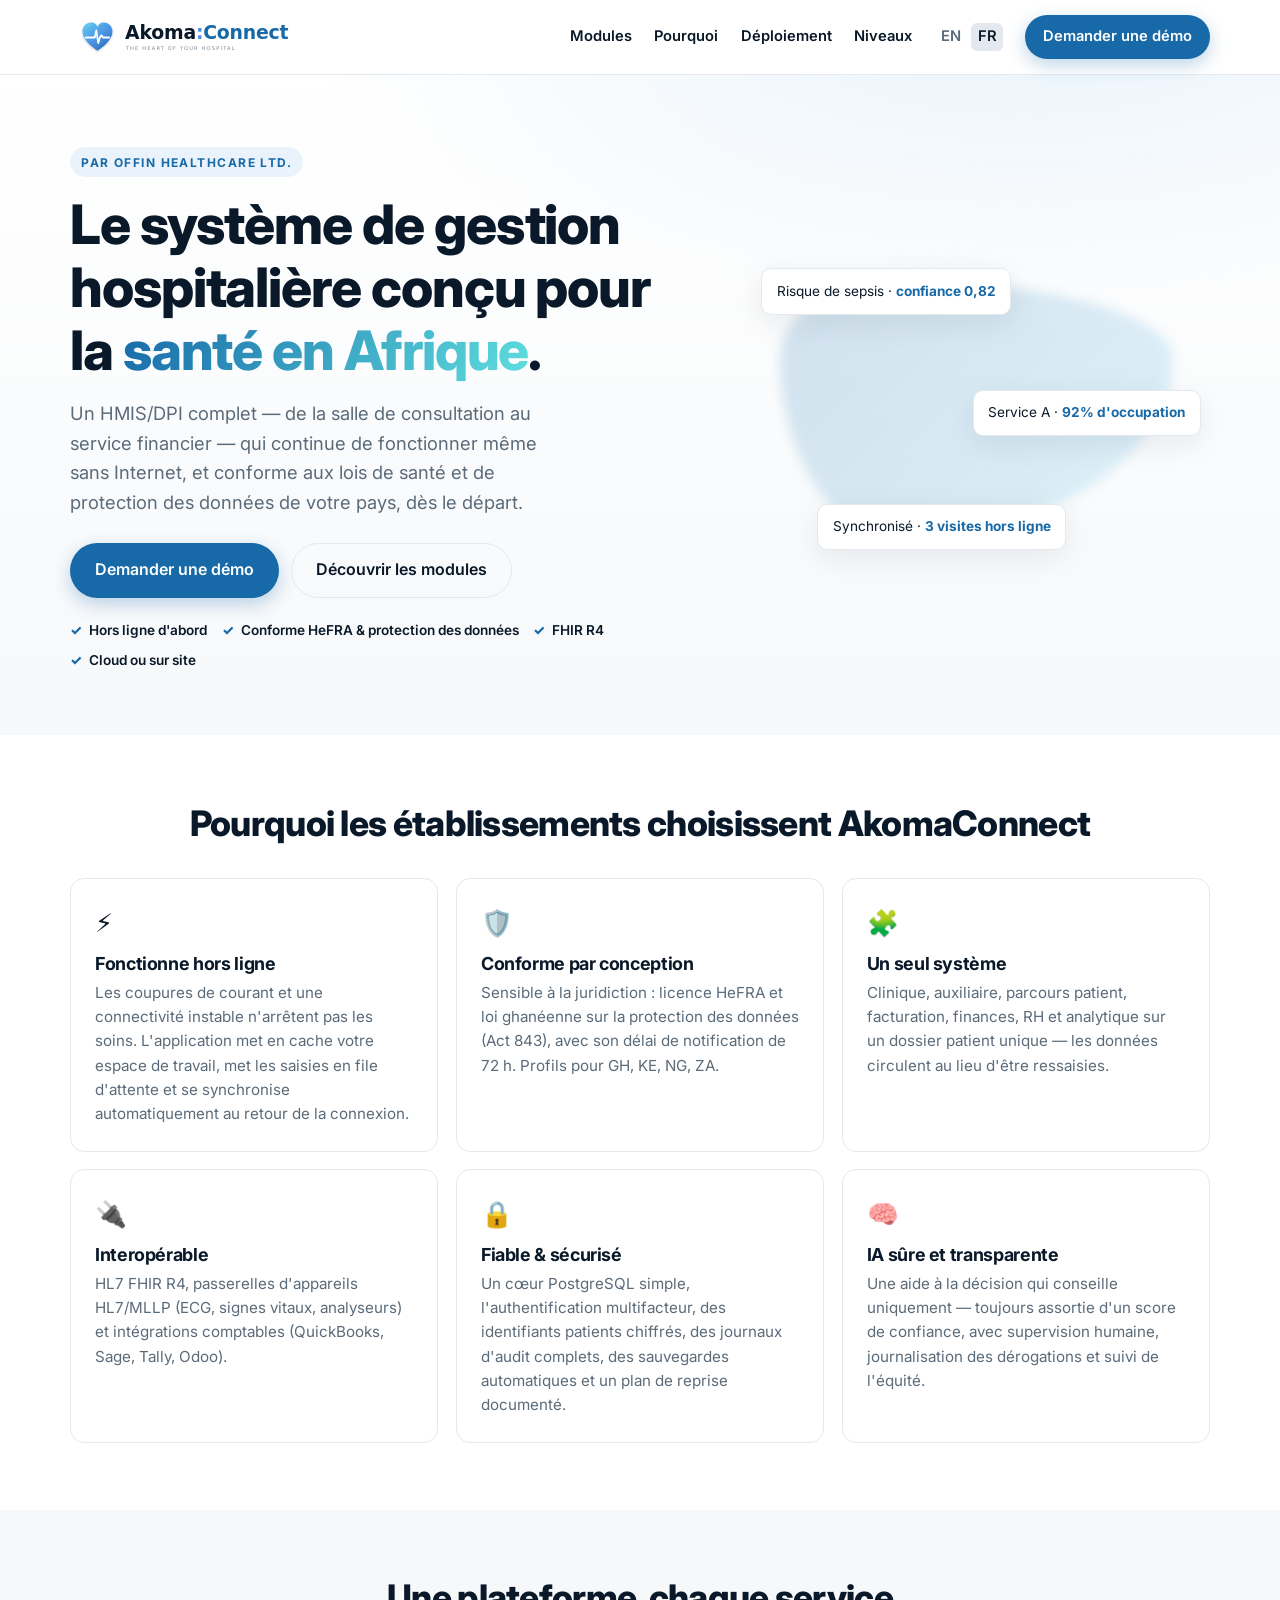
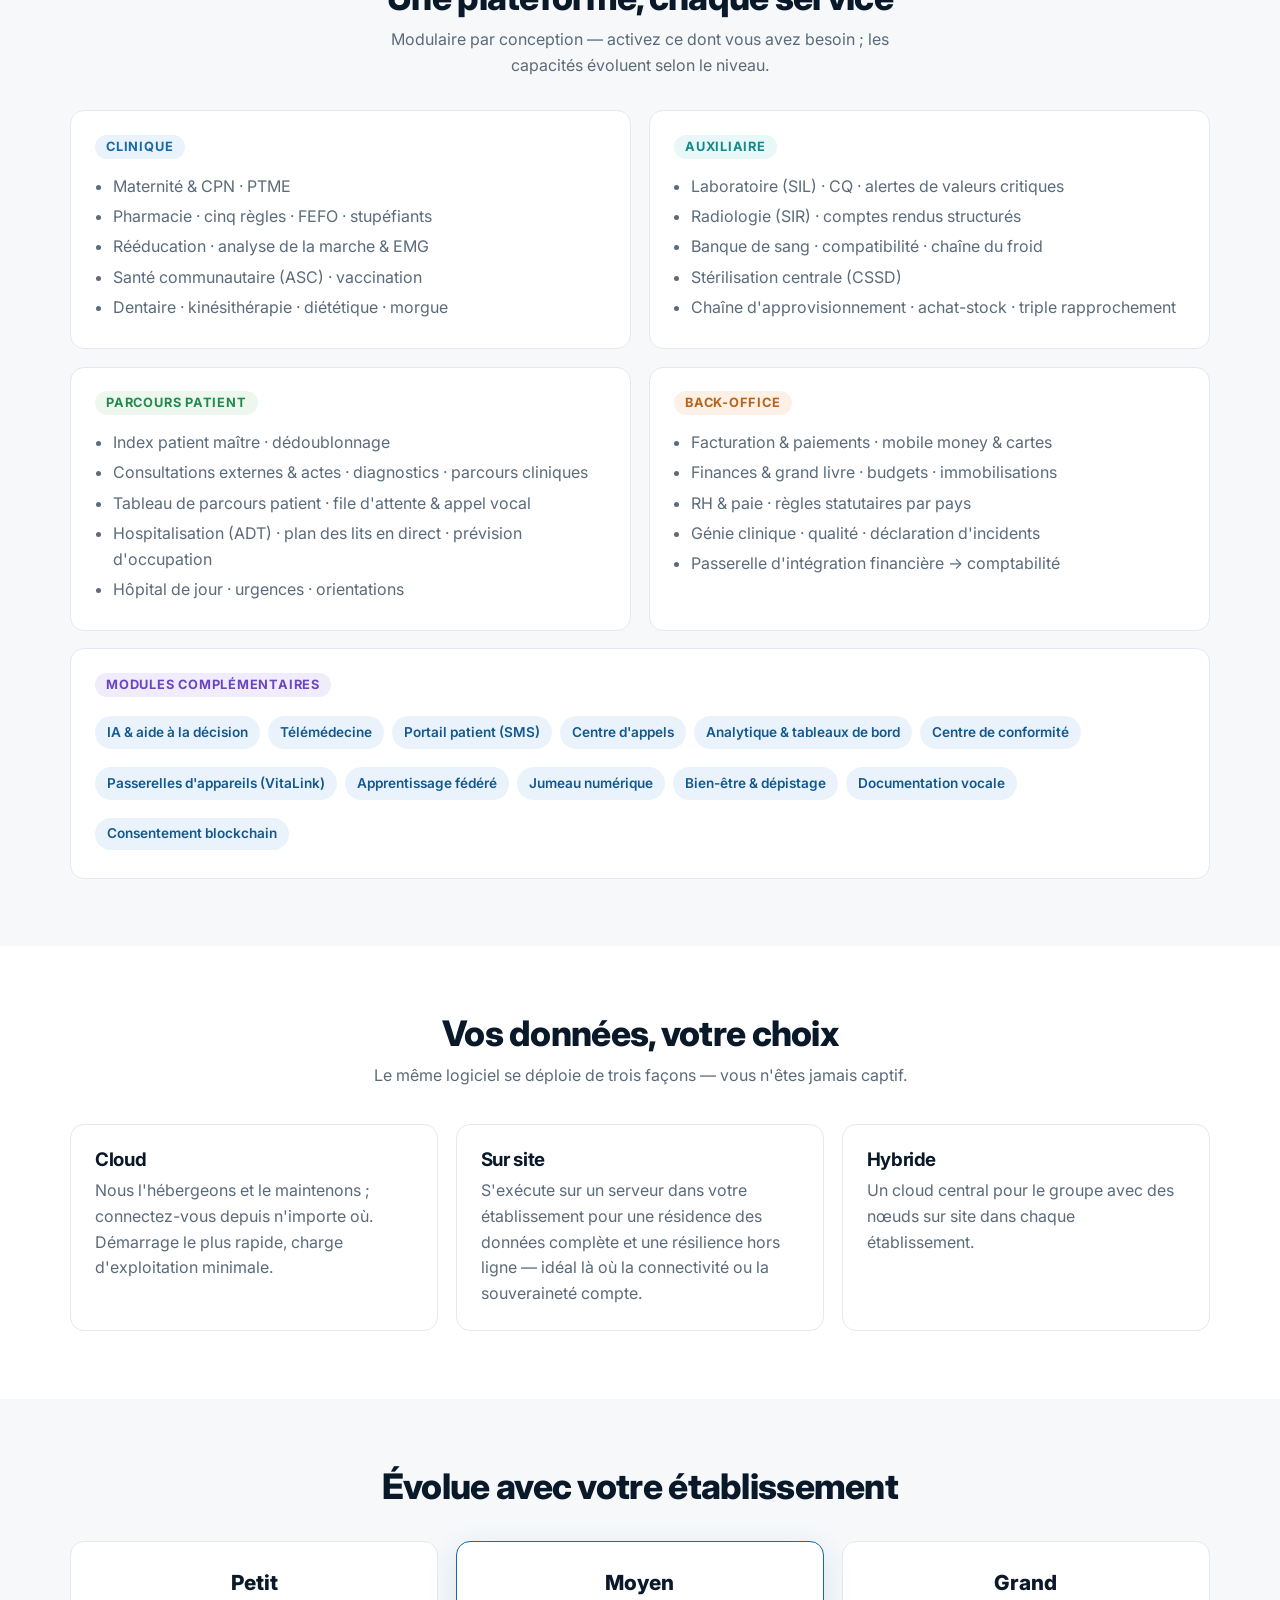
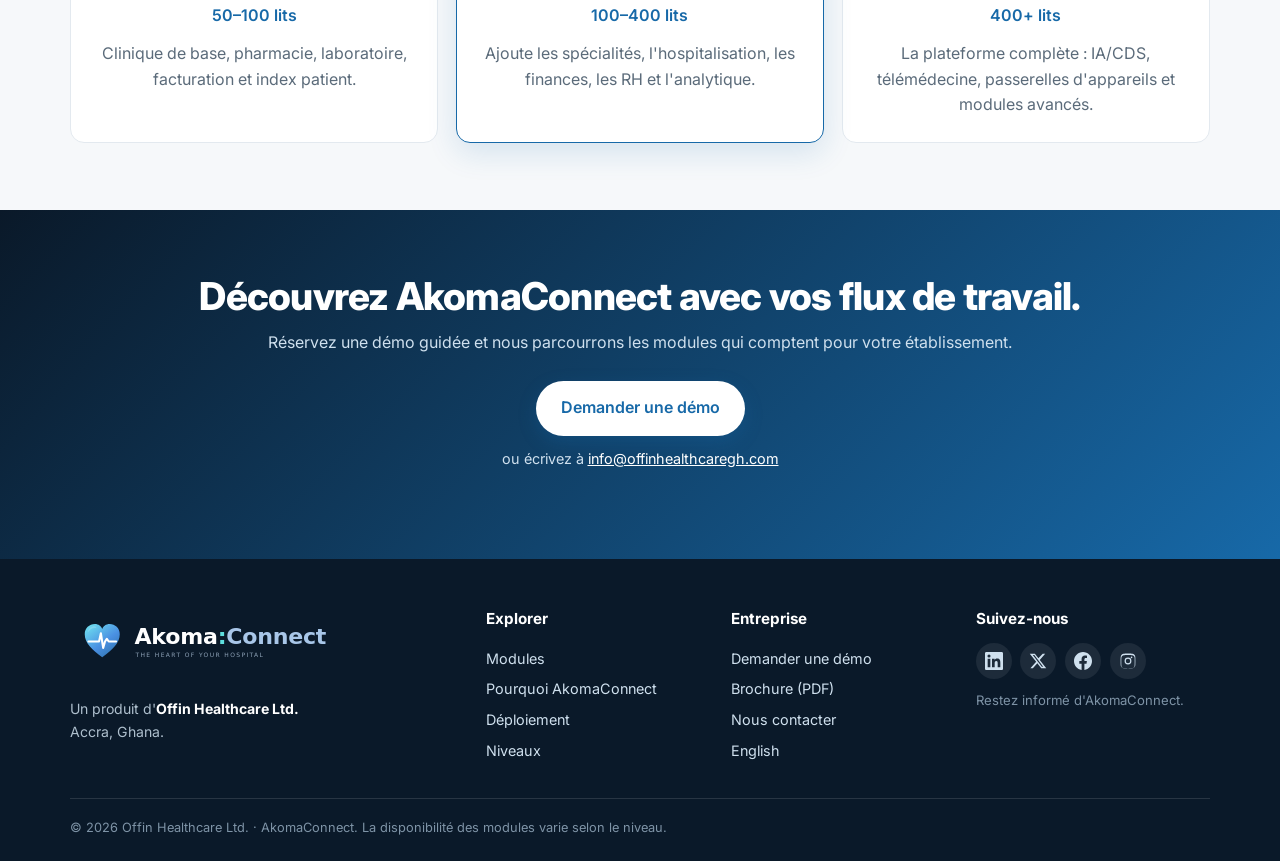
==== commit 78ff8786: "style(site): remove footer tagline; logo 59px nav / 69px footer; cache-bust v4 Co-Authored-By: Claud" ====
--- a/fr/index.html
+++ b/fr/index.html
@@ -16,7 +16,7 @@
   <link href="https://fonts.googleapis.com/css2?family=Inter:wght@400;500;600;700;800&display=swap" rel="stylesheet" />
   <link rel="alternate" hreflang="en" href="https://akomaconnect.offinhealthcaregh.com/" />
   <link rel="alternate" hreflang="fr" href="https://akomaconnect.offinhealthcaregh.com/fr/" />
-  <link rel="stylesheet" href="/styles.css?v=3" />
+  <link rel="stylesheet" href="/styles.css?v=4" />
 </head>
 <body>
   <header class="nav">
@@ -149,7 +149,6 @@
     <div class="wrap foot-grid">
       <div class="foot-col foot-brand">
         <img class="foot-logo" src="/assets/brand-logo-dark.svg" alt="AkomaConnect" />
-        <p class="foot-tag">Au cœur de votre hôpital.</p>
         <p class="foot-prod">Un produit d'<strong>Offin Healthcare Ltd.</strong><br/>Accra, Ghana.</p>
       </div>
       <div class="foot-col">
--- a/styles.css
+++ b/styles.css
@@ -24,8 +24,8 @@
 .btn-ghost:hover { border-color: var(--primary); color: var(--primary); }
 
 /* Brand logo lockup */
-.brand-logo { height: 54px; width: auto; display: block; }
-.foot-logo { height: 64px; width: auto; }
+.brand-logo { height: 59px; width: auto; display: block; }
+.foot-logo { height: 69px; width: auto; }
 /* Wordmark (fallback / legacy) */
 .wm { font-weight: 800; font-size: 1.25rem; letter-spacing: -.5px; }
 .wm-a { color: var(--navy); } .wm-c { color: var(--bright); } .wm-n { color: var(--blue); font-weight: 700; }
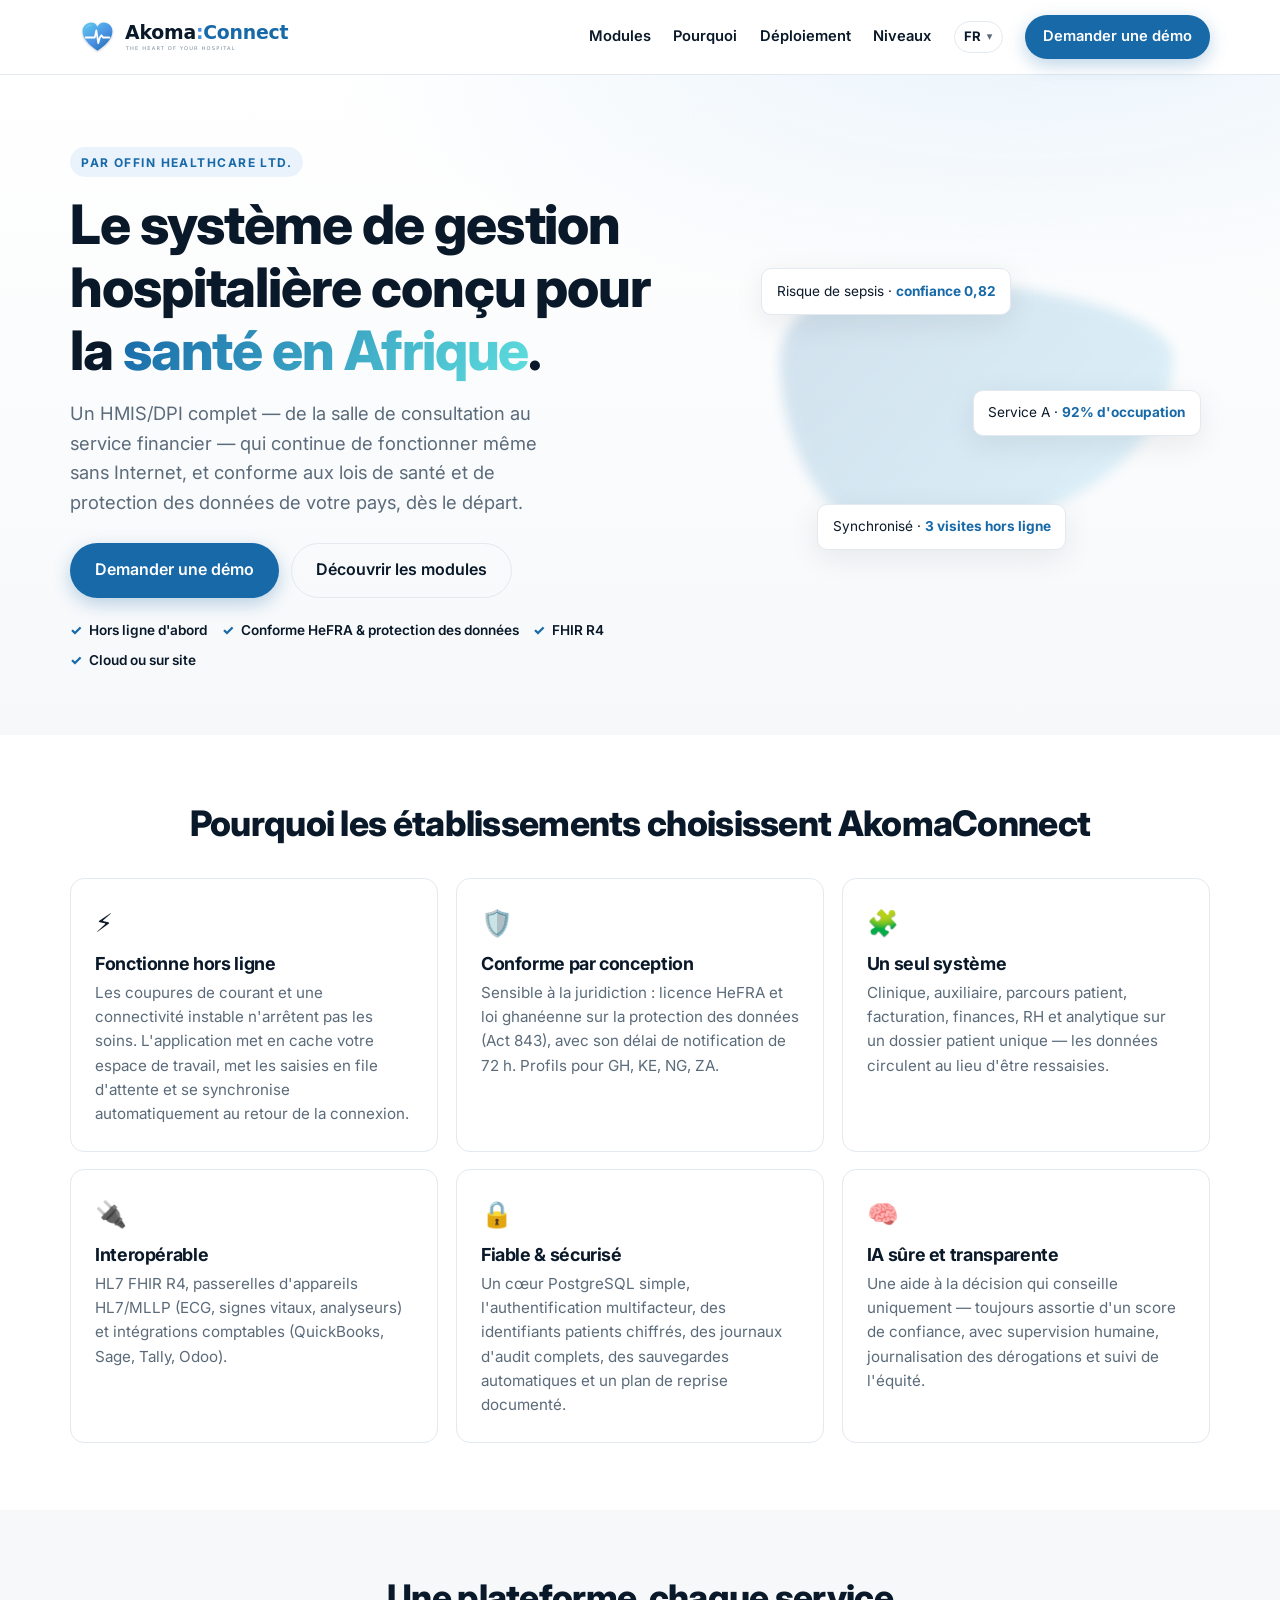
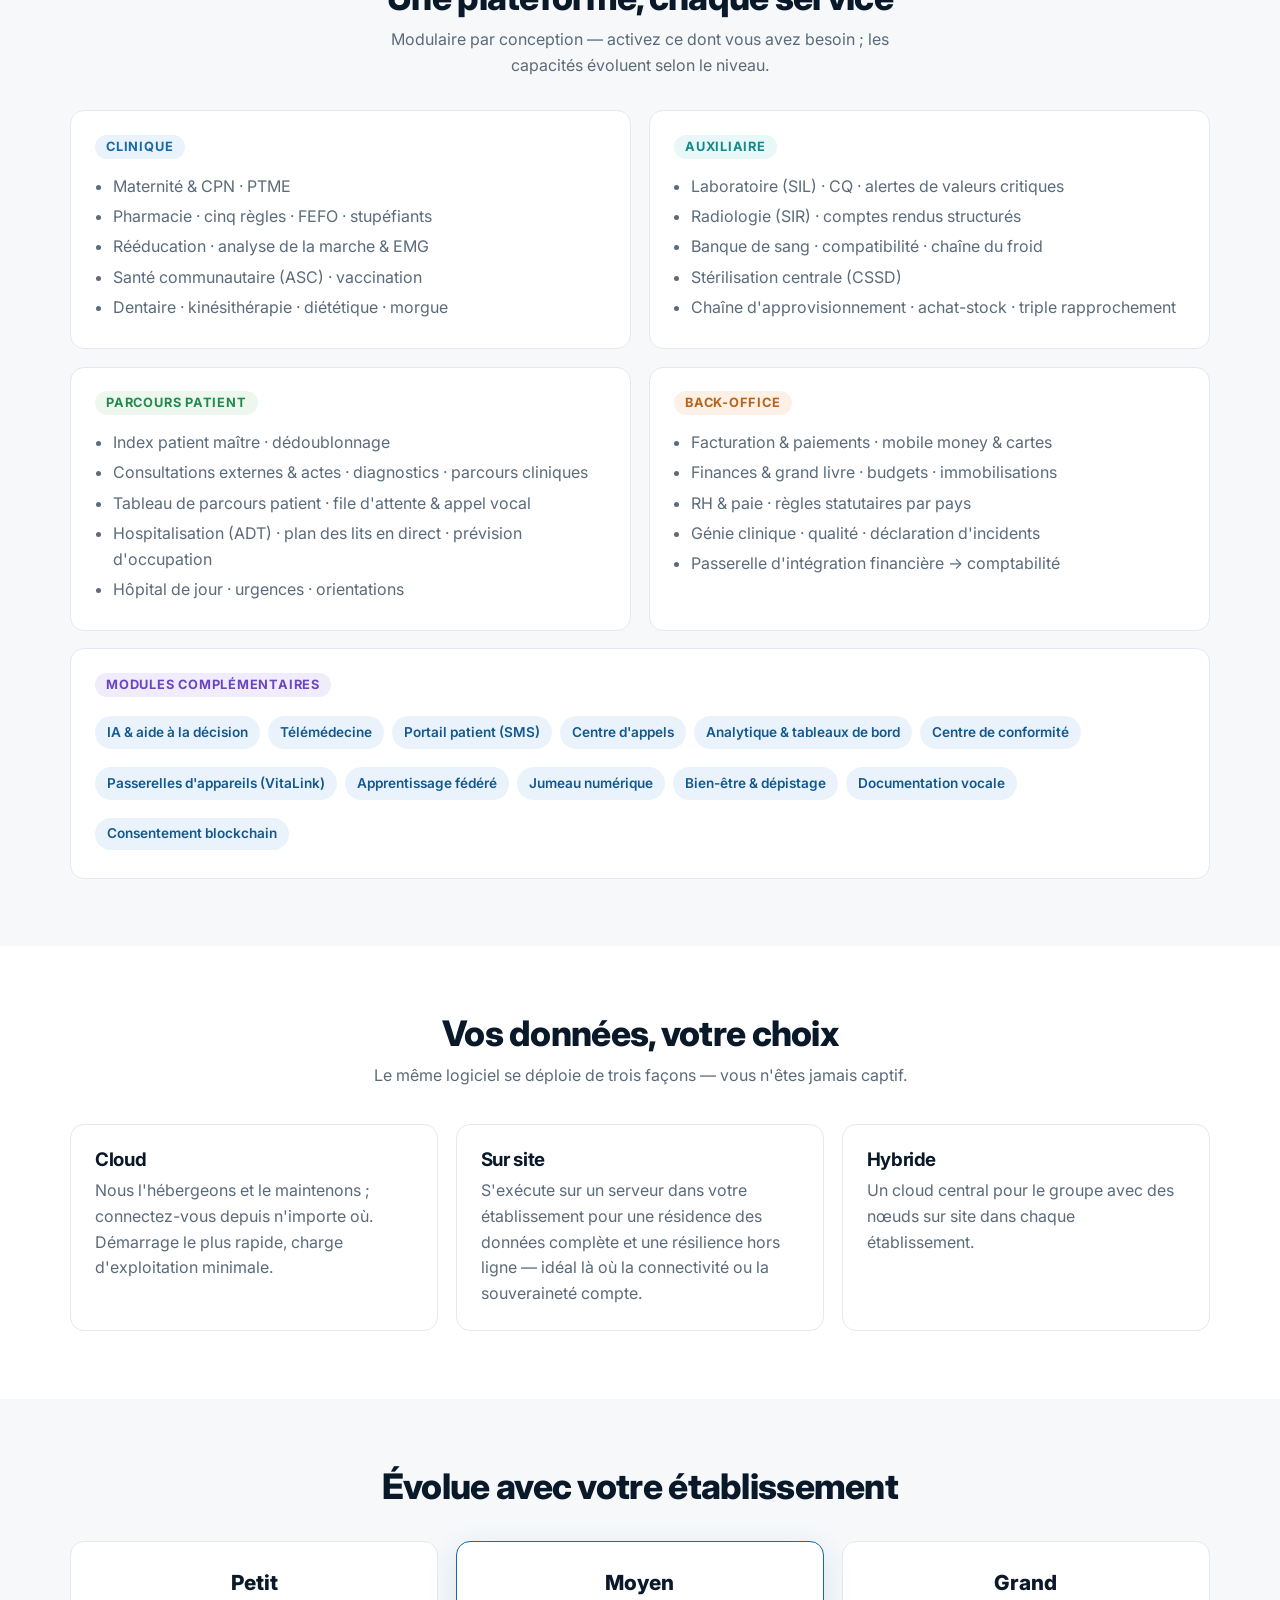
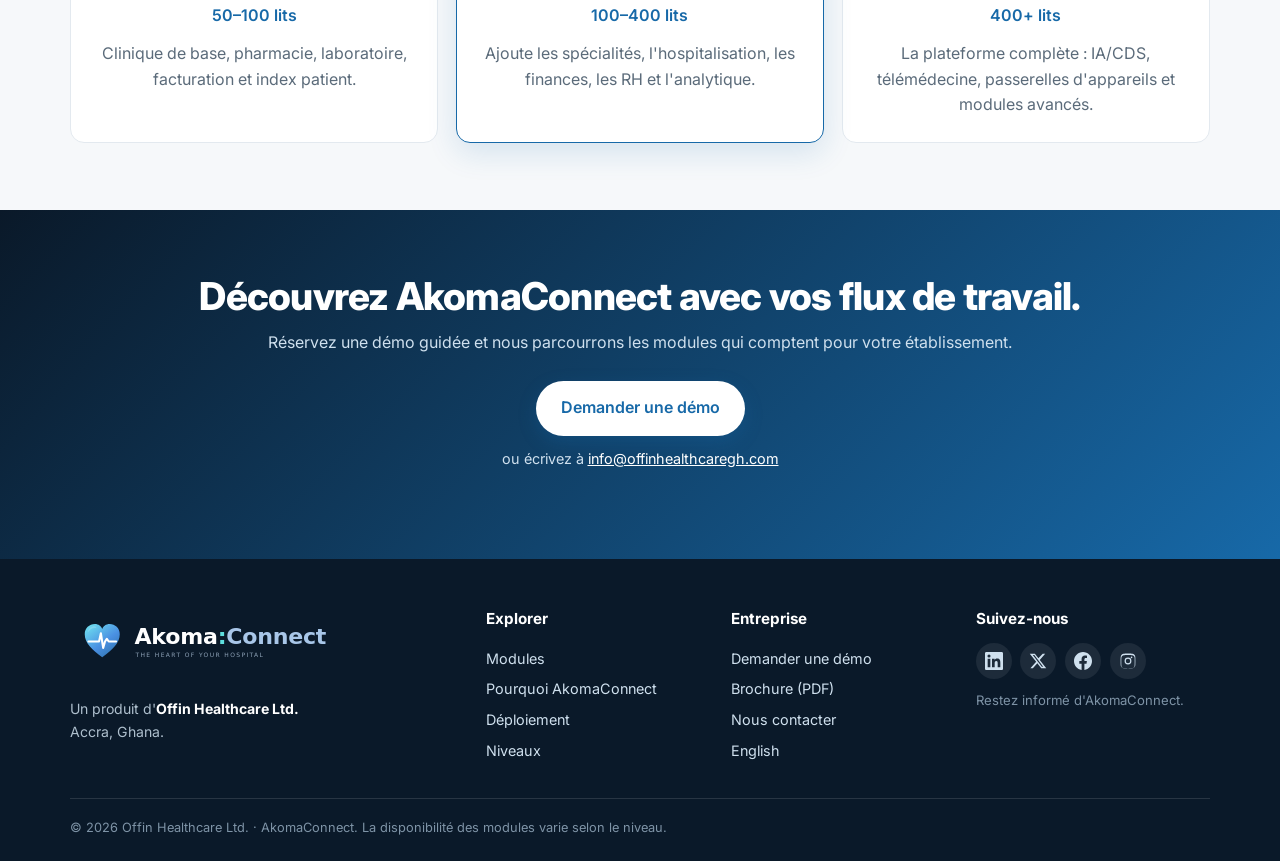
==== commit b51478d6: "feat(site): add Kiswahili locale (/sw/) + language dropdown (EN/FR/SW); cache-bust v5 Co-Authored-By" ====
--- a/fr/index.html
+++ b/fr/index.html
@@ -16,7 +16,8 @@
   <link href="https://fonts.googleapis.com/css2?family=Inter:wght@400;500;600;700;800&display=swap" rel="stylesheet" />
   <link rel="alternate" hreflang="en" href="https://akomaconnect.offinhealthcaregh.com/" />
   <link rel="alternate" hreflang="fr" href="https://akomaconnect.offinhealthcaregh.com/fr/" />
-  <link rel="stylesheet" href="/styles.css?v=4" />
+  <link rel="alternate" hreflang="sw" href="https://akomaconnect.offinhealthcaregh.com/sw/" />
+  <link rel="stylesheet" href="/styles.css?v=5" />
 </head>
 <body>
   <header class="nav">
@@ -29,7 +30,14 @@
         <a href="#why">Pourquoi</a>
         <a href="#deploy">Déploiement</a>
         <a href="#tiers">Niveaux</a>
-        <span class="lang"><a href="/">EN</a><a href="/fr/" class="is-on">FR</a></span>
+        <details class="lang">
+          <summary aria-label="Langue">FR</summary>
+          <div class="lang-menu">
+            <a href="/">English</a>
+            <a href="/fr/" class="is-on">Français</a>
+            <a href="/sw/">Kiswahili</a>
+          </div>
+        </details>
         <a class="btn btn-primary" href="#demo">Demander une démo</a>
       </nav>
       <button class="nav-toggle" aria-label="Menu" onclick="document.getElementById('menu').classList.toggle('open')">☰</button>
--- a/styles.css
+++ b/styles.css
@@ -39,11 +39,16 @@
 .nav-links a:hover { color: var(--primary); }
 .nav-links .btn-primary { color: #fff; }
 .nav-toggle { display: none; font-size: 1.4rem; background: none; border: 0; color: var(--navy); }
-/* Language switcher */
-.lang { display: inline-flex; gap: .25rem; align-items: center; font-size: .82rem; font-weight: 700; }
-.lang a { color: var(--muted); padding: .15rem .4rem; border-radius: 6px; }
-.lang a.is-on { color: var(--navy); background: var(--line); }
-.lang a:hover { color: var(--primary); }
+/* Language switcher (dropdown via <details>) */
+.lang { position: relative; font-size: .82rem; font-weight: 700; }
+.lang summary { list-style: none; cursor: pointer; color: var(--navy); padding: .3rem .6rem; border: 1px solid var(--line); border-radius: var(--pill); display: inline-flex; align-items: center; gap: .35rem; }
+.lang summary::-webkit-details-marker { display: none; }
+.lang summary::after { content: "▾"; font-size: .7rem; color: var(--muted); }
+.lang summary:hover, .lang[open] summary { border-color: var(--primary); color: var(--primary); }
+.lang-menu { position: absolute; right: 0; top: calc(100% + 6px); background: #fff; border: 1px solid var(--line); border-radius: 10px; box-shadow: var(--shadow); padding: .3rem; min-width: 140px; z-index: 60; }
+.lang-menu a { display: block; padding: .45rem .6rem; border-radius: 6px; color: var(--navy); font-weight: 600; }
+.lang-menu a:hover { background: var(--primary-50); color: var(--primary); }
+.lang-menu a.is-on { color: var(--primary); background: var(--primary-50); }
 
 /* Hero */
 .hero { background: radial-gradient(1200px 500px at 80% -10%, #e9f3fb 0, transparent 60%), linear-gradient(180deg, #fff 0, var(--bg) 100%); padding: 4.5rem 0 4rem; }
